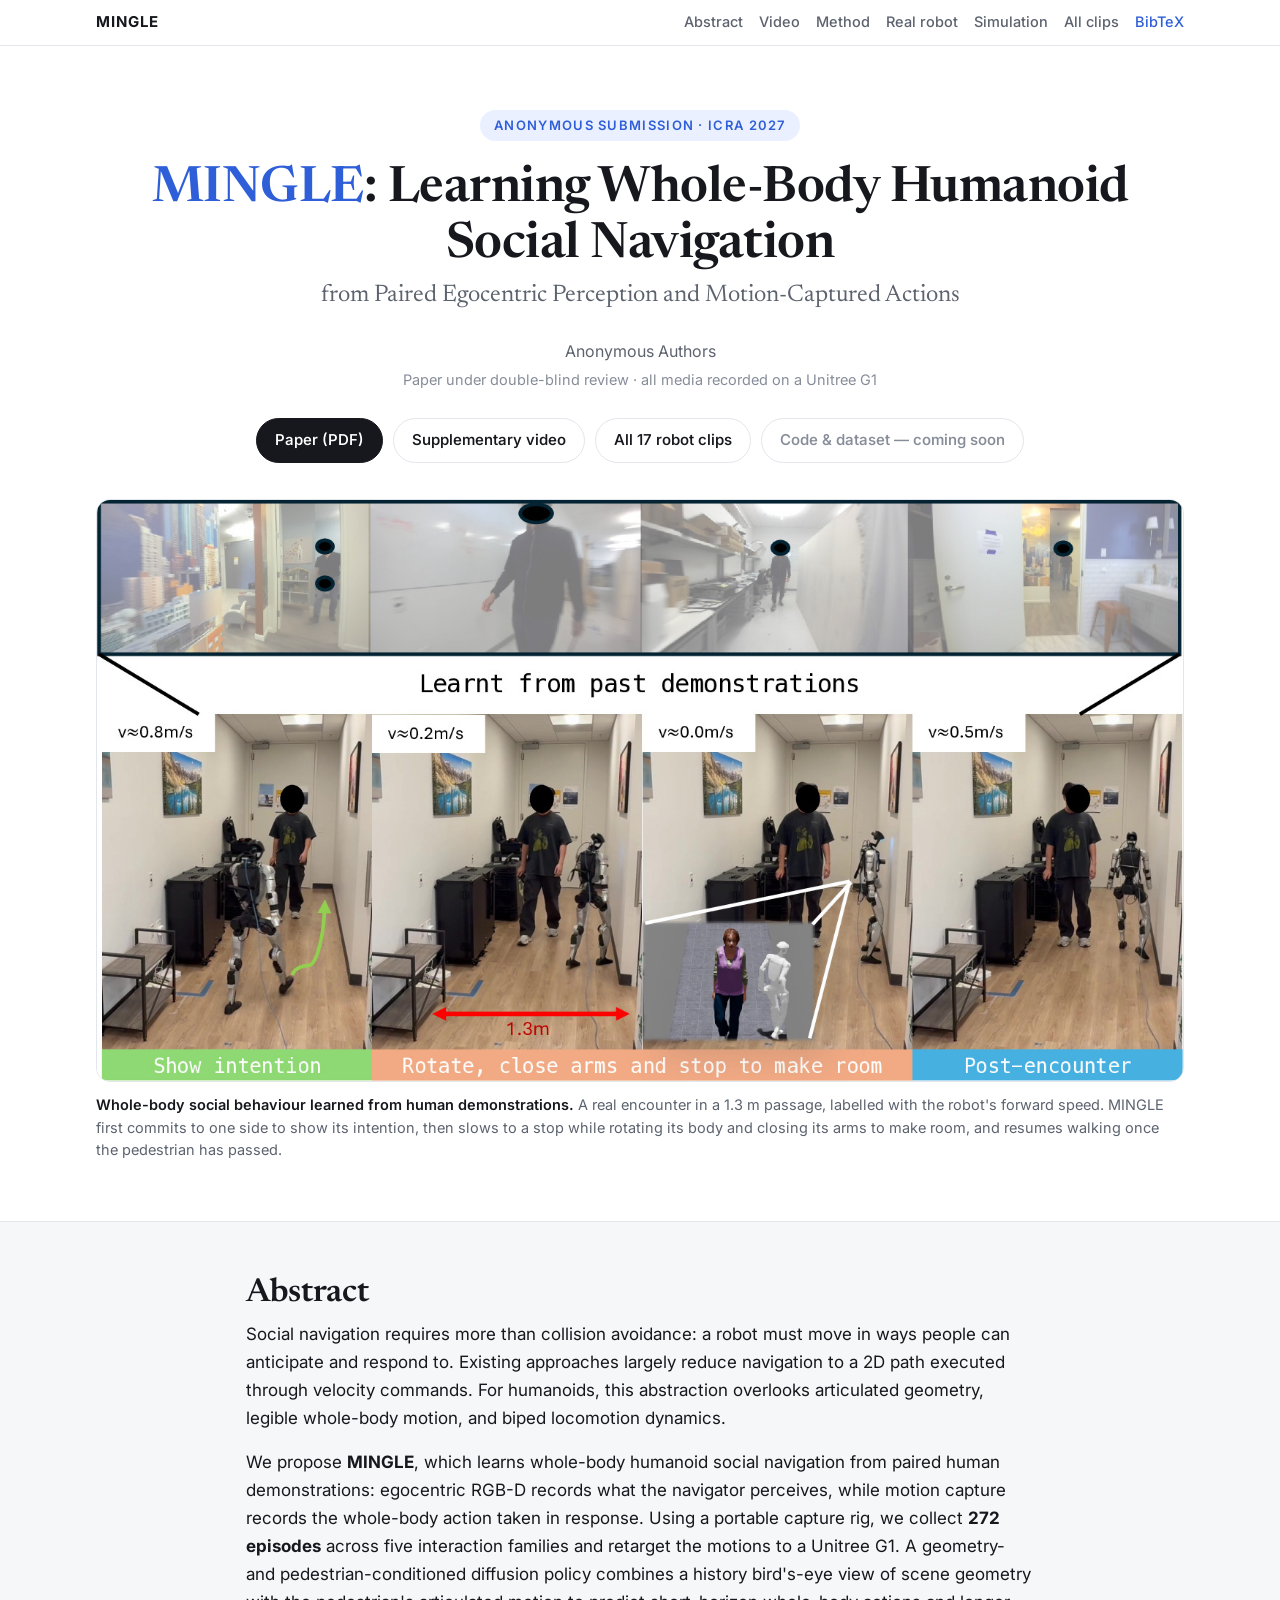
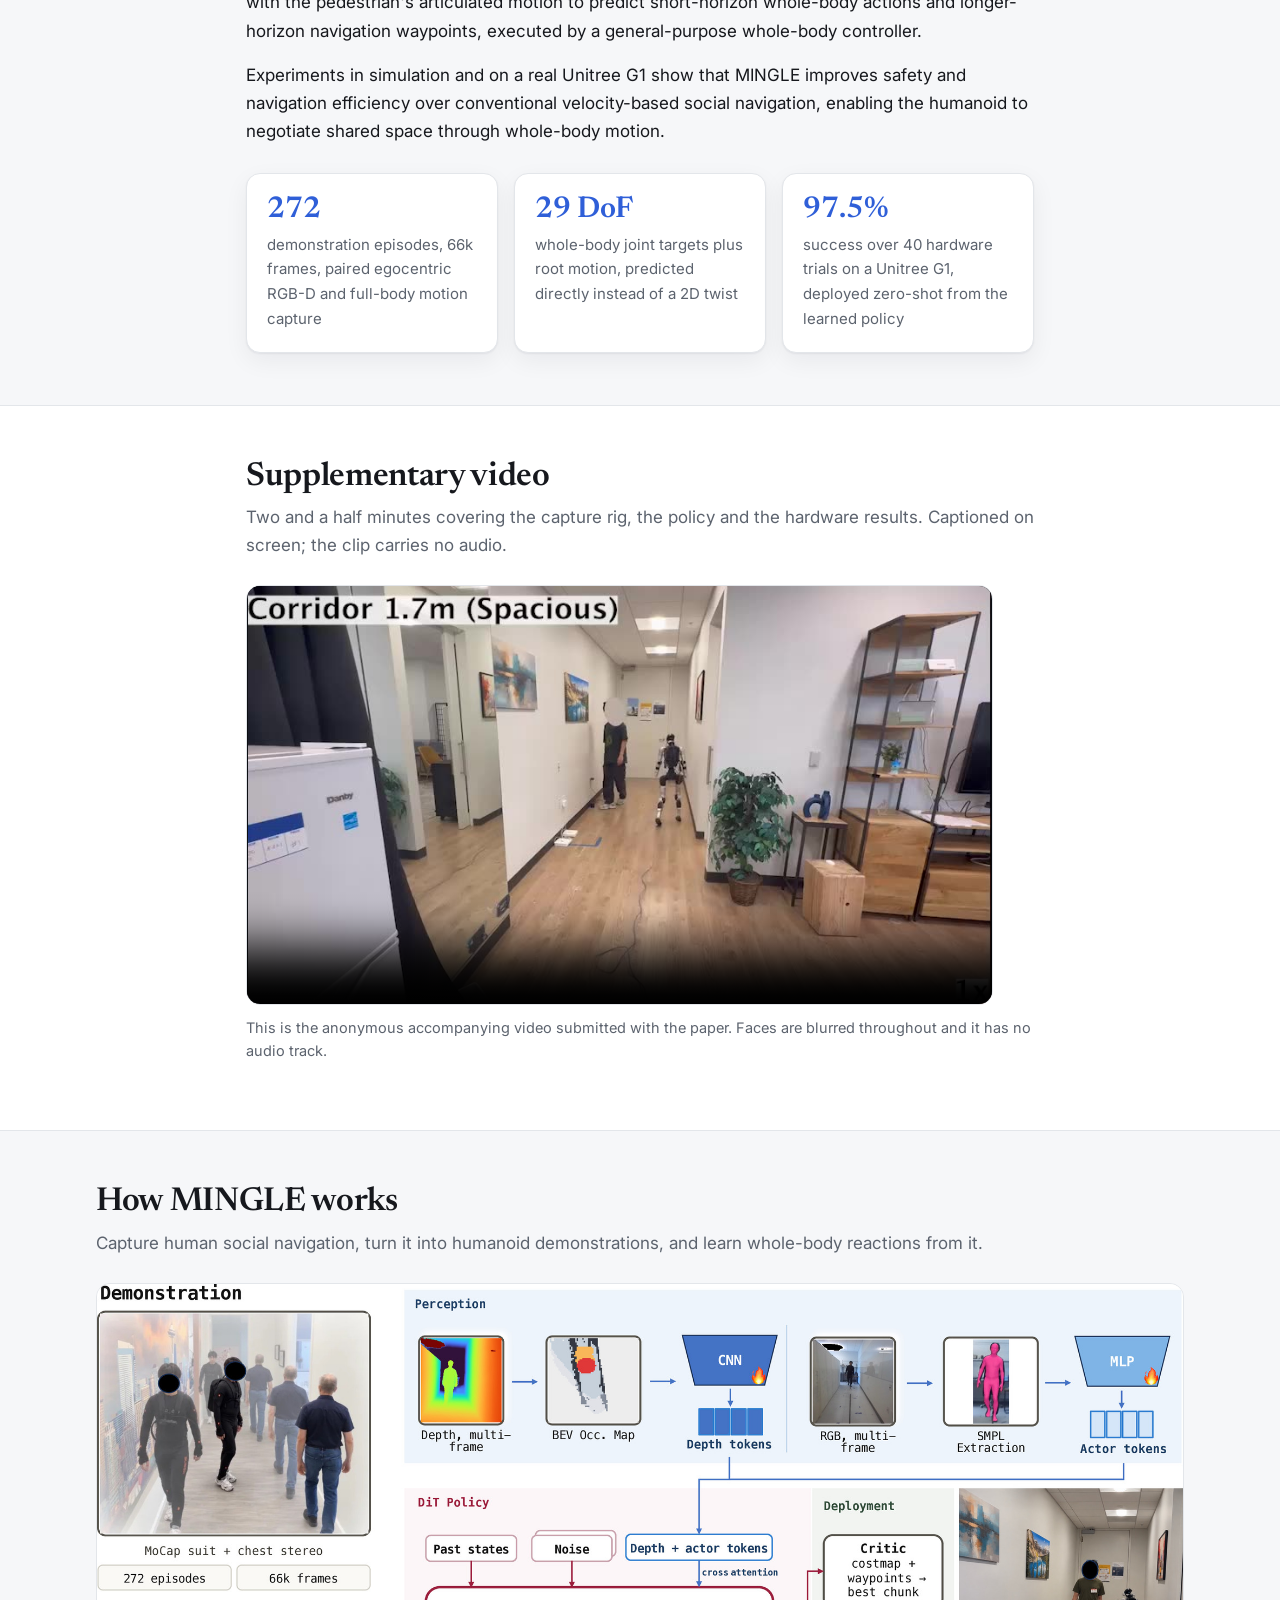
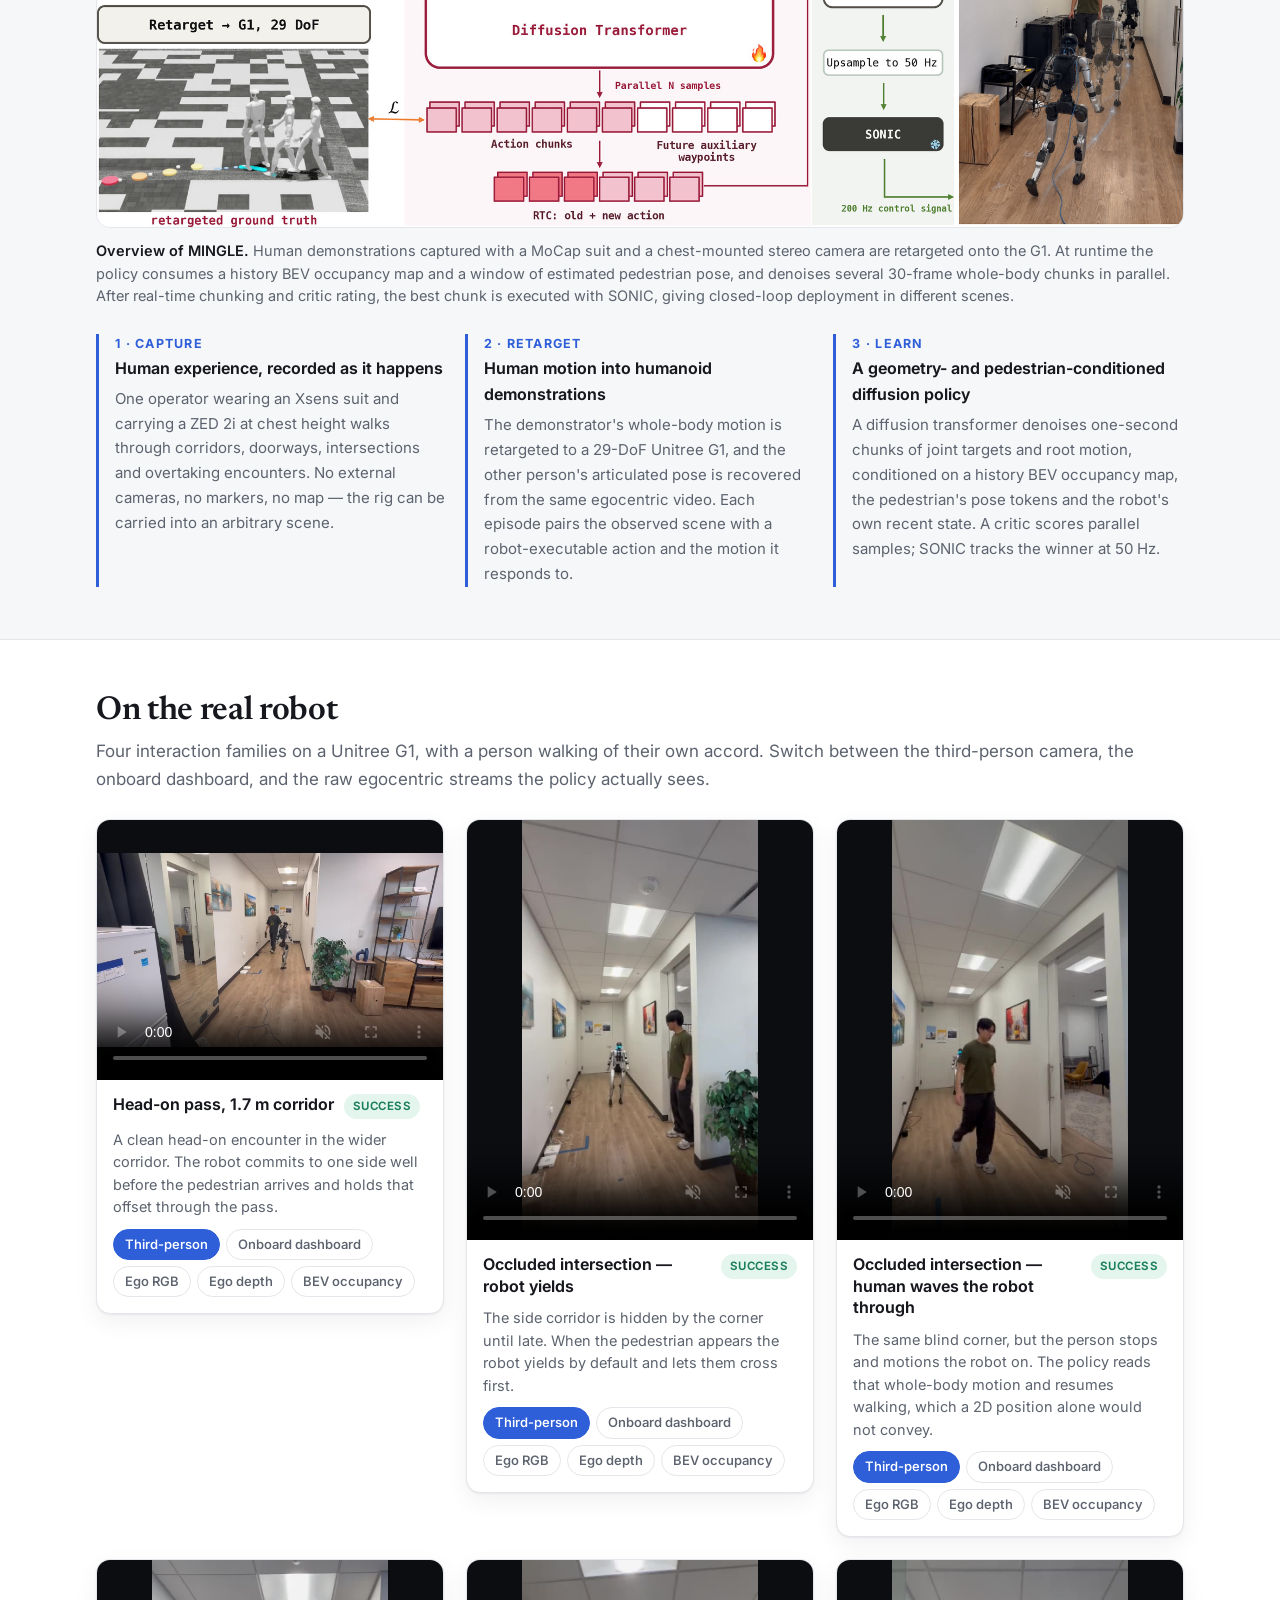
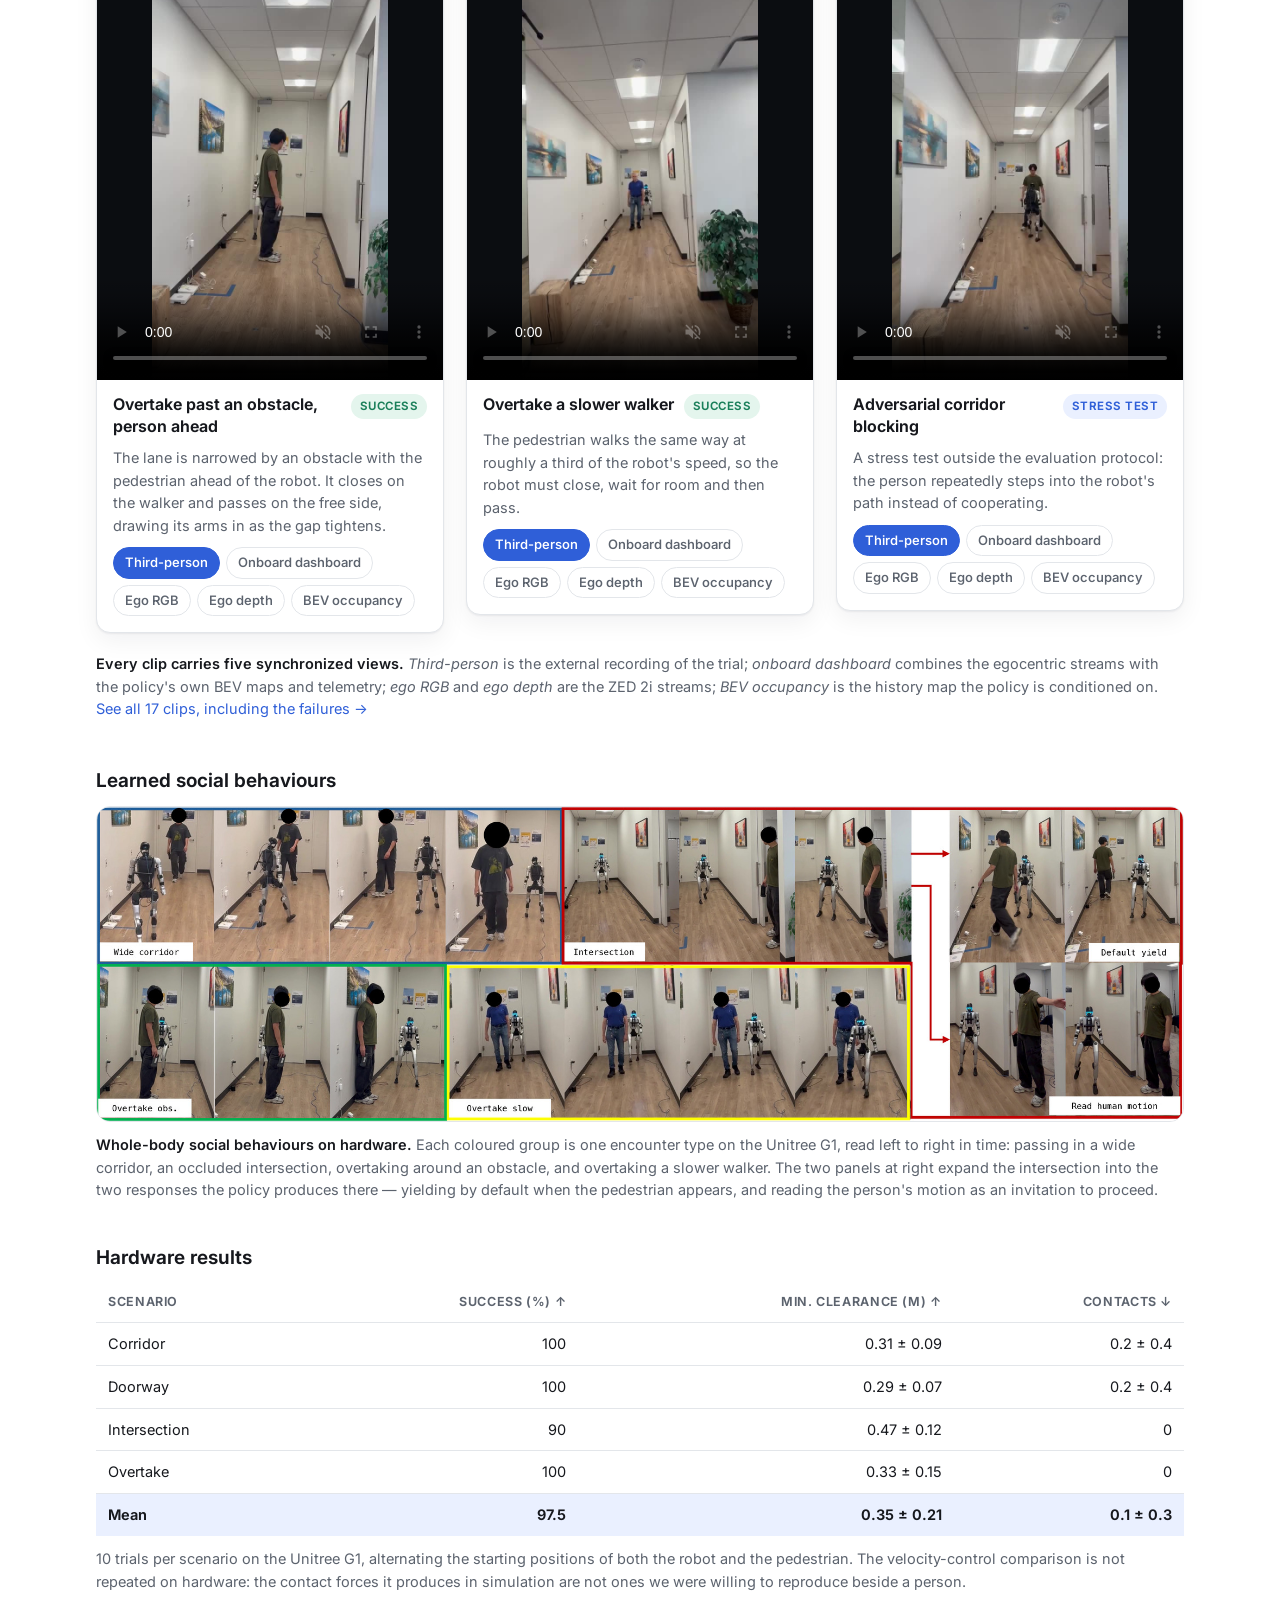
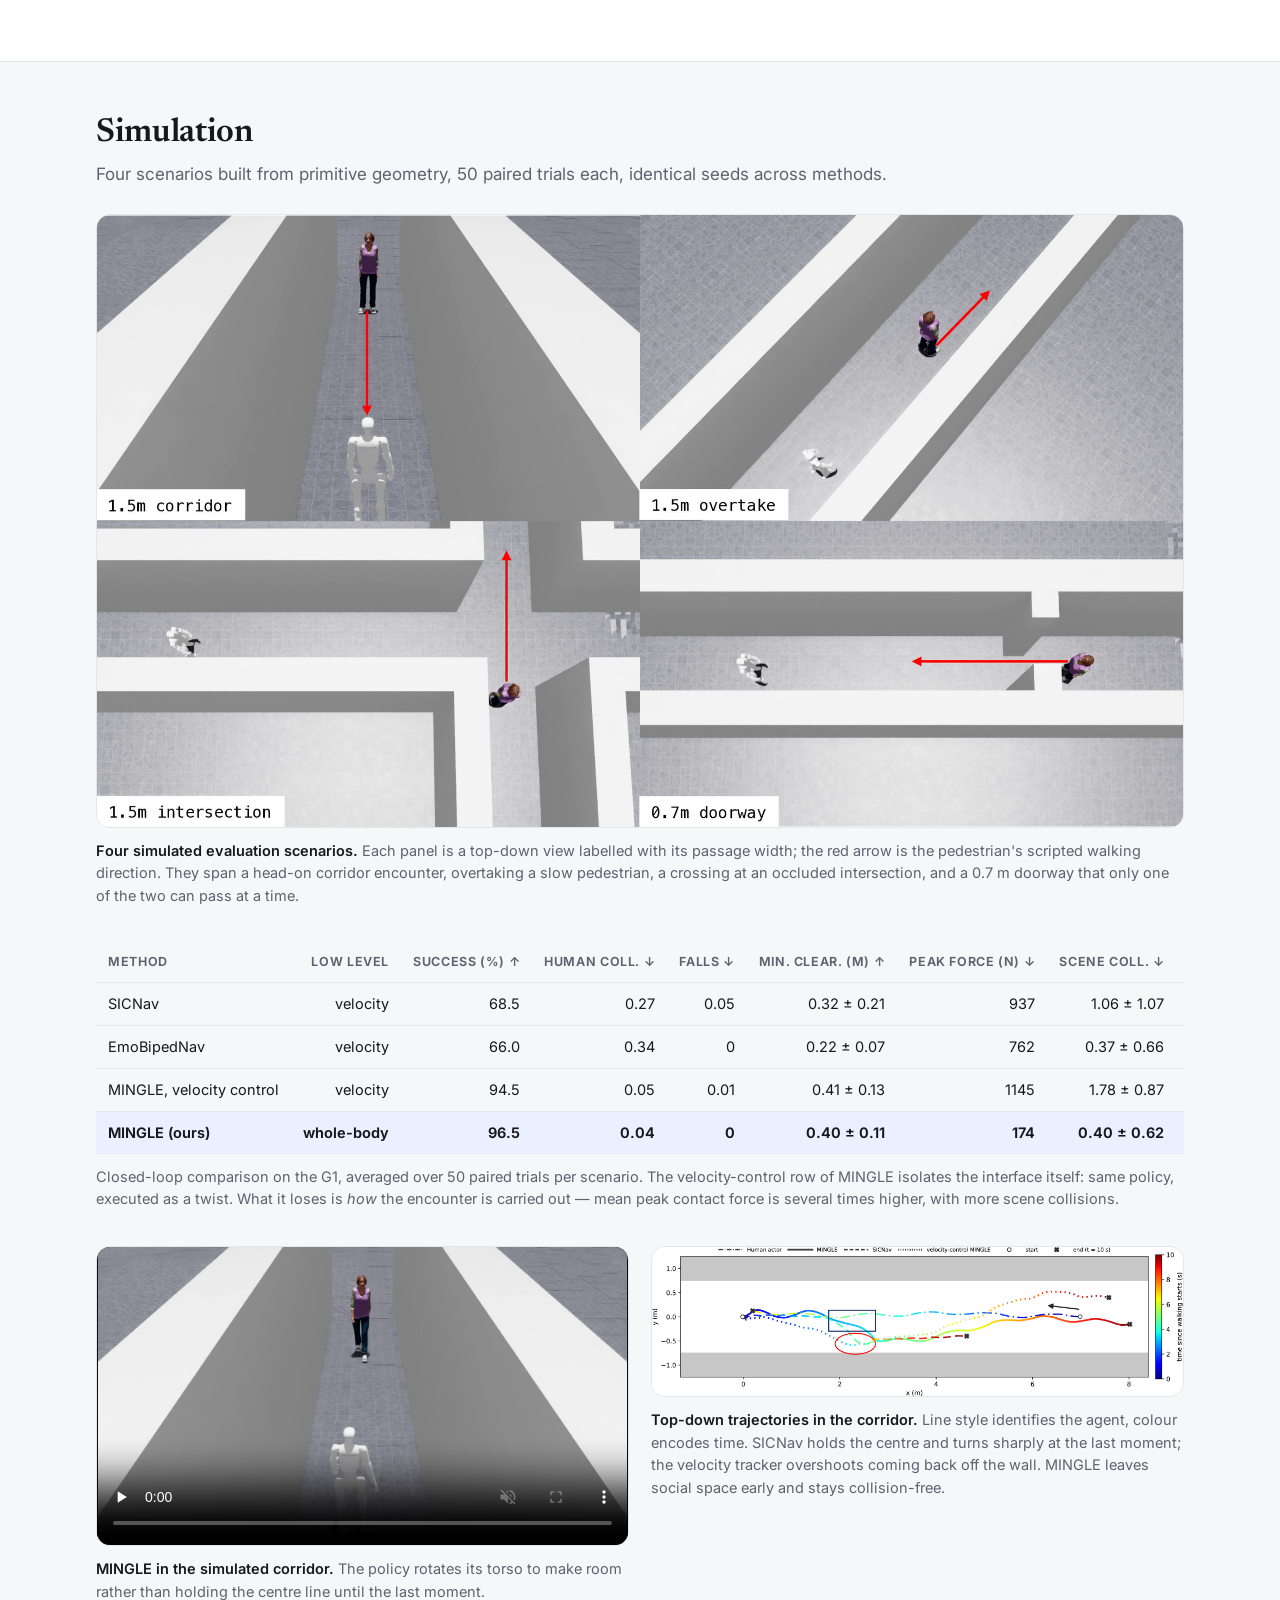
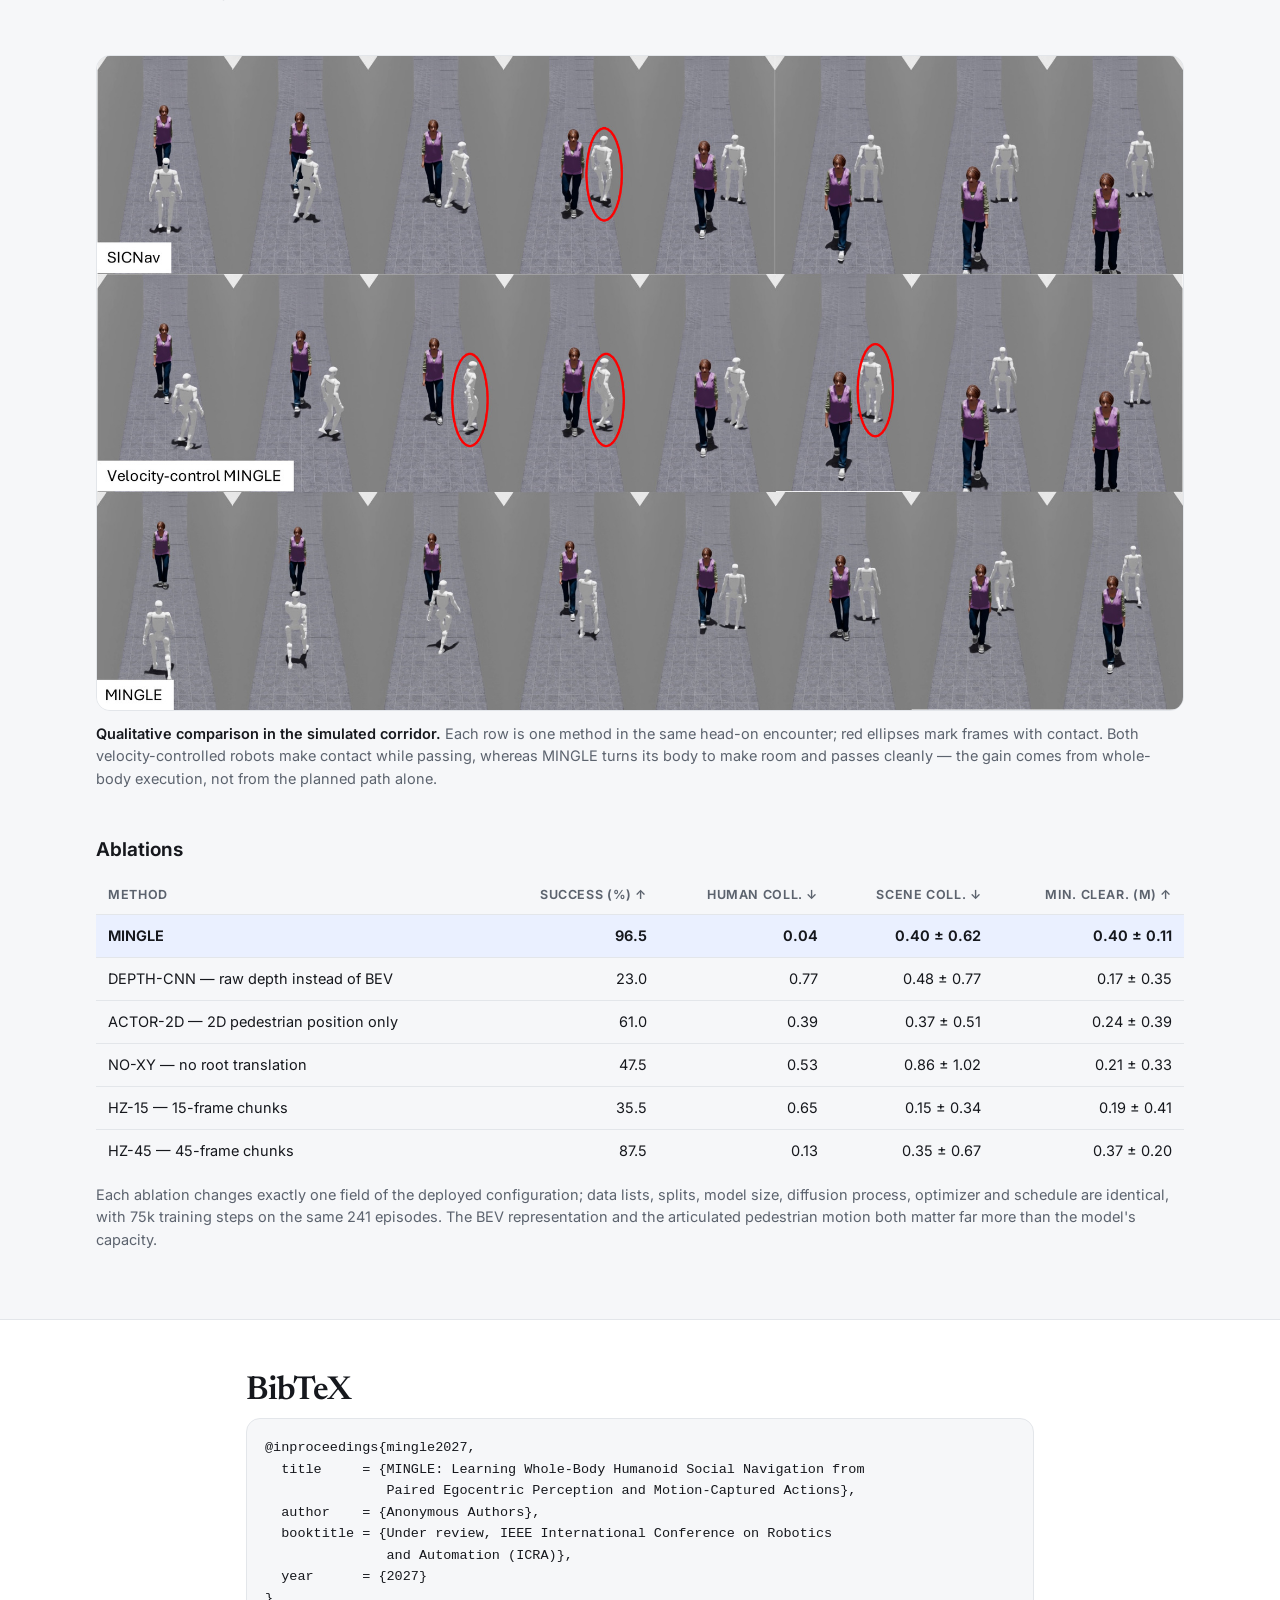
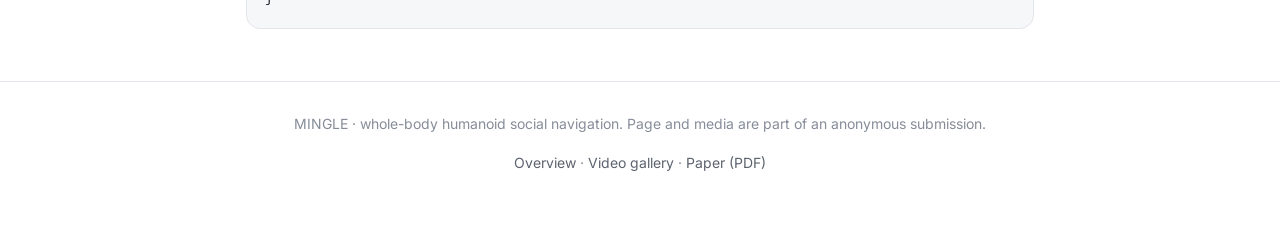
==== index.html @ 734b7053 "MINGLE project page: figures, 17 hardware clips, simulation results Static GitHub Pages site for min" ====
<!DOCTYPE html>
<html lang="en">
<head>
<meta charset="utf-8">
<meta name="viewport" content="width=device-width, initial-scale=1">
<title>MINGLE: Whole-Body Humanoid Social Navigation</title>
<meta name="description" content="MINGLE learns whole-body humanoid social navigation from paired egocentric perception and motion-captured human actions, deployed zero-shot on a Unitree G1.">
<meta property="og:title" content="MINGLE: Whole-Body Humanoid Social Navigation">
<meta property="og:description" content="MINGLE learns whole-body humanoid social navigation from paired egocentric perception and motion-captured human actions, deployed zero-shot on a Unitree G1.">
<meta property="og:type" content="website">
<meta property="og:image" content="https://mingle-nav2027.github.io/static/images/teaser.jpg">
<link rel="icon" href="data:image/svg+xml,<svg xmlns='http://www.w3.org/2000/svg' viewBox='0 0 100 100'><text y='.9em' font-size='90'>&#129302;</text></svg>">
<link rel="preconnect" href="https://fonts.googleapis.com">
<link rel="preconnect" href="https://fonts.gstatic.com" crossorigin>
<link href="https://fonts.googleapis.com/css2?family=Inter:wght@400;500;600;700&family=Newsreader:opsz,wght@6..72,400;6..72,500;6..72,600&display=swap" rel="stylesheet">
<link rel="stylesheet" href="static/css/style.css">
</head>
<body>
  <nav class="nav">
    <div class="nav-inner">
      <a class="nav-brand" href="index.html">MINGLE</a>
      <div class="nav-links">
        <a href="#abstract">Abstract</a>
        <a href="#video">Video</a>
        <a href="#method">Method</a>
        <a href="#hardware">Real robot</a>
        <a href="#simulation">Simulation</a>
        <a href="gallery.html">All clips</a>
        <a href="#bibtex">BibTeX</a>
      </div>
    </div>
  </nav>

  <header class="hero">
    <div class="wrap">
      <span class="venue">Anonymous submission &middot; ICRA 2027</span>
      <h1><span class="mark">MINGLE</span>: Learning Whole-Body Humanoid Social Navigation</h1>
      <p class="subtitle">from Paired Egocentric Perception and Motion-Captured Actions</p>
      <p class="authors">Anonymous Authors</p>
      <p class="affil">Paper under double-blind review &middot; all media recorded on a Unitree&nbsp;G1</p>
      <div class="btn-row">
        <a class="btn" href="static/paper/MINGLE_ICRA2027.pdf">Paper (PDF)</a>
        <a class="btn secondary" href="#video">Supplementary video</a>
        <a class="btn secondary" href="gallery.html">All 17 robot clips</a>
        <span class="btn disabled">Code &amp; dataset &mdash; coming soon</span>
      </div>
    </div>
  </header>

  <section id="teaser" style="border-top:none;padding-top:8px">
    <div class="wrap">
      <figure class="figure">
        <img src="static/images/teaser.jpg" alt="MINGLE passing a pedestrian in a 1.3 m corridor: the robot shows intention, rotates and closes its arms to make room, then resumes walking.">
        <figcaption><b>Whole-body social behaviour learned from human demonstrations.</b> A real encounter in a 1.3&nbsp;m passage, labelled with the robot's forward speed. MINGLE first commits to one side to show its intention, then slows to a stop while rotating its body and closing its arms to make room, and resumes walking once the pedestrian has passed.</figcaption>
      </figure>
    </div>
  </section>

  <section id="abstract" class="alt">
    <div class="wrap narrow">
      <h2>Abstract</h2>
      <p>Social navigation requires more than collision avoidance: a robot must move in ways people can anticipate and respond to. Existing approaches largely reduce navigation to a 2D path executed through velocity commands. For humanoids, this abstraction overlooks articulated geometry, legible whole-body motion, and biped locomotion dynamics.</p>
      <p>We propose <b>MINGLE</b>, which learns whole-body humanoid social navigation from paired human demonstrations: egocentric RGB-D records what the navigator perceives, while motion capture records the whole-body action taken in response. Using a portable capture rig, we collect <b>272 episodes</b> across five interaction families and retarget the motions to a Unitree&nbsp;G1. A geometry- and pedestrian-conditioned diffusion policy combines a history bird's-eye view of scene geometry with the pedestrian's articulated motion to predict short-horizon whole-body actions and longer-horizon navigation waypoints, executed by a general-purpose whole-body controller.</p>
      <p>Experiments in simulation and on a real Unitree&nbsp;G1 show that MINGLE improves safety and navigation efficiency over conventional velocity-based social navigation, enabling the humanoid to negotiate shared space through whole-body motion.</p>
      <div class="cards" style="margin-top:28px">
        <div class="card"><div class="num">272</div><p>demonstration episodes, 66k frames, paired egocentric RGB-D and full-body motion capture</p></div>
        <div class="card"><div class="num">29 DoF</div><p>whole-body joint targets plus root motion, predicted directly instead of a 2D twist</p></div>
        <div class="card"><div class="num">97.5%</div><p>success over 40 hardware trials on a Unitree G1, deployed zero-shot from the learned policy</p></div>
      </div>
    </div>
  </section>

  <section id="video">
    <div class="wrap narrow">
      <h2>Supplementary video</h2>
      <p class="lede">Two and a half minutes covering the capture rig, the policy and the hardware results. Captioned on screen; the clip carries no audio.</p>
      <div class="vstage" style="--ar:854/480;border-radius:var(--radius);overflow:hidden;border:1px solid var(--border)">
        <video controls playsinline preload="metadata" poster="static/videos/mingle_overview.jpg" src="static/videos/mingle_overview.mp4"></video>
      </div>
      <p class="caption">This is the anonymous accompanying video submitted with the paper. Faces are blurred throughout and it has no audio track.</p>
    </div>
  </section>

  <section id="method" class="alt">
    <div class="wrap">
      <h2>How MINGLE works</h2>
      <p class="lede">Capture human social navigation, turn it into humanoid demonstrations, and learn whole-body reactions from it.</p>
      <figure class="figure">
        <img src="static/images/method.jpg" alt="MINGLE overview: demonstrations captured with a MoCap suit and chest stereo camera are retargeted to the G1; at runtime a BEV occupancy branch and an SMPL actor branch condition a diffusion transformer that denoises whole-body action chunks, selected by a critic and executed through SONIC.">
        <figcaption><b>Overview of MINGLE.</b> Human demonstrations captured with a MoCap suit and a chest-mounted stereo camera are retargeted onto the G1. At runtime the policy consumes a history BEV occupancy map and a window of estimated pedestrian pose, and denoises several 30-frame whole-body chunks in parallel. After real-time chunking and critic rating, the best chunk is executed with SONIC, giving closed-loop deployment in different scenes.</figcaption>
      </figure>
      <div class="steps">
        <div class="step">
          <div class="k">1 &middot; Capture</div>
          <h4>Human experience, recorded as it happens</h4>
          <p>One operator wearing an Xsens suit and carrying a ZED&nbsp;2i at chest height walks through corridors, doorways, intersections and overtaking encounters. No external cameras, no markers, no map &mdash; the rig can be carried into an arbitrary scene.</p>
        </div>
        <div class="step">
          <div class="k">2 &middot; Retarget</div>
          <h4>Human motion into humanoid demonstrations</h4>
          <p>The demonstrator's whole-body motion is retargeted to a 29-DoF Unitree&nbsp;G1, and the other person's articulated pose is recovered from the same egocentric video. Each episode pairs the observed scene with a robot-executable action and the motion it responds to.</p>
        </div>
        <div class="step">
          <div class="k">3 &middot; Learn</div>
          <h4>A geometry- and pedestrian-conditioned diffusion policy</h4>
          <p>A diffusion transformer denoises one-second chunks of joint targets and root motion, conditioned on a history BEV occupancy map, the pedestrian's pose tokens and the robot's own recent state. A critic scores parallel samples; SONIC tracks the winner at 50&nbsp;Hz.</p>
        </div>
      </div>
    </div>
  </section>

  <section id="hardware">
    <div class="wrap">
      <h2>On the real robot</h2>
      <p class="lede">Four interaction families on a Unitree G1, with a person walking of their own accord. Switch between the third-person camera, the onboard dashboard, and the raw egocentric streams the policy actually sees.</p>
      <div class="video-grid">
      <article class="vcard" data-base="static/videos/corridor_successful_trial_17m_01" data-tags="corridor success">
        <div class="vstage">
          <video muted loop playsinline preload="none" controls poster="static/videos/corridor_successful_trial_17m_01/third.jpg"></video>
          <span class="loading">loading</span>
        </div>
        <div class="vbody">
          <div class="vhead">
            <h3 class="vtitle">Head-on pass, 1.7 m corridor</h3>
            <span class="tag success">Success</span>
          </div>
          <p class="vdesc">A clean head-on encounter in the wider corridor. The robot commits to one side well before the pedestrian arrives and holds that offset through the pass.</p>
          <div class="views" role="group" aria-label="Camera view">
            <button type="button" data-view="third" aria-pressed="true">Third-person</button>
            <button type="button" data-view="dashboard" aria-pressed="false">Onboard dashboard</button>
            <button type="button" data-view="fpv_rgb" aria-pressed="false">Ego RGB</button>
            <button type="button" data-view="fpv_depth" aria-pressed="false">Ego depth</button>
            <button type="button" data-view="bev" aria-pressed="false">BEV occupancy</button>
          </div>
        </div>
      </article>
      <article class="vcard" data-base="static/videos/intersection_robot_yield" data-tags="intersection success">
        <div class="vstage">
          <video muted loop playsinline preload="none" controls poster="static/videos/intersection_robot_yield/third.jpg"></video>
          <span class="loading">loading</span>
        </div>
        <div class="vbody">
          <div class="vhead">
            <h3 class="vtitle">Occluded intersection — robot yields</h3>
            <span class="tag success">Success</span>
          </div>
          <p class="vdesc">The side corridor is hidden by the corner until late. When the pedestrian appears the robot yields by default and lets them cross first.</p>
          <div class="views" role="group" aria-label="Camera view">
            <button type="button" data-view="third" aria-pressed="true">Third-person</button>
            <button type="button" data-view="dashboard" aria-pressed="false">Onboard dashboard</button>
            <button type="button" data-view="fpv_rgb" aria-pressed="false">Ego RGB</button>
            <button type="button" data-view="fpv_depth" aria-pressed="false">Ego depth</button>
            <button type="button" data-view="bev" aria-pressed="false">BEV occupancy</button>
          </div>
        </div>
      </article>
      <article class="vcard" data-base="static/videos/intersection_human_yield" data-tags="intersection success">
        <div class="vstage">
          <video muted loop playsinline preload="none" controls poster="static/videos/intersection_human_yield/third.jpg"></video>
          <span class="loading">loading</span>
        </div>
        <div class="vbody">
          <div class="vhead">
            <h3 class="vtitle">Occluded intersection — human waves the robot through</h3>
            <span class="tag success">Success</span>
          </div>
          <p class="vdesc">The same blind corner, but the person stops and motions the robot on. The policy reads that whole-body motion and resumes walking, which a 2D position alone would not convey.</p>
          <div class="views" role="group" aria-label="Camera view">
            <button type="button" data-view="third" aria-pressed="true">Third-person</button>
            <button type="button" data-view="dashboard" aria-pressed="false">Onboard dashboard</button>
            <button type="button" data-view="fpv_rgb" aria-pressed="false">Ego RGB</button>
            <button type="button" data-view="fpv_depth" aria-pressed="false">Ego depth</button>
            <button type="button" data-view="bev" aria-pressed="false">BEV occupancy</button>
          </div>
        </div>
      </article>
      <article class="vcard" data-base="static/videos/overtake_obstacle_human_front" data-tags="overtake_obs success">
        <div class="vstage">
          <video muted loop playsinline preload="none" controls poster="static/videos/overtake_obstacle_human_front/third.jpg"></video>
          <span class="loading">loading</span>
        </div>
        <div class="vbody">
          <div class="vhead">
            <h3 class="vtitle">Overtake past an obstacle, person ahead</h3>
            <span class="tag success">Success</span>
          </div>
          <p class="vdesc">The lane is narrowed by an obstacle with the pedestrian ahead of the robot. It closes on the walker and passes on the free side, drawing its arms in as the gap tightens.</p>
          <div class="views" role="group" aria-label="Camera view">
            <button type="button" data-view="third" aria-pressed="true">Third-person</button>
            <button type="button" data-view="dashboard" aria-pressed="false">Onboard dashboard</button>
            <button type="button" data-view="fpv_rgb" aria-pressed="false">Ego RGB</button>
            <button type="button" data-view="fpv_depth" aria-pressed="false">Ego depth</button>
            <button type="button" data-view="bev" aria-pressed="false">BEV occupancy</button>
          </div>
        </div>
      </article>
      <article class="vcard" data-base="static/videos/overtake_slow_stop_first" data-tags="overtake_slow success">
        <div class="vstage">
          <video muted loop playsinline preload="none" controls poster="static/videos/overtake_slow_stop_first/third.jpg"></video>
          <span class="loading">loading</span>
        </div>
        <div class="vbody">
          <div class="vhead">
            <h3 class="vtitle">Overtake a slower walker</h3>
            <span class="tag success">Success</span>
          </div>
          <p class="vdesc">The pedestrian walks the same way at roughly a third of the robot&#x27;s speed, so the robot must close, wait for room and then pass.</p>
          <div class="views" role="group" aria-label="Camera view">
            <button type="button" data-view="third" aria-pressed="true">Third-person</button>
            <button type="button" data-view="dashboard" aria-pressed="false">Onboard dashboard</button>
            <button type="button" data-view="fpv_rgb" aria-pressed="false">Ego RGB</button>
            <button type="button" data-view="fpv_depth" aria-pressed="false">Ego depth</button>
            <button type="button" data-view="bev" aria-pressed="false">BEV occupancy</button>
          </div>
        </div>
      </article>
      <article class="vcard" data-base="static/videos/adversarial_corridor_blocking" data-tags="adversarial stress">
        <div class="vstage">
          <video muted loop playsinline preload="none" controls poster="static/videos/adversarial_corridor_blocking/third.jpg"></video>
          <span class="loading">loading</span>
        </div>
        <div class="vbody">
          <div class="vhead">
            <h3 class="vtitle">Adversarial corridor blocking</h3>
            <span class="tag stress">Stress test</span>
          </div>
          <p class="vdesc">A stress test outside the evaluation protocol: the person repeatedly steps into the robot&#x27;s path instead of cooperating.</p>
          <div class="views" role="group" aria-label="Camera view">
            <button type="button" data-view="third" aria-pressed="true">Third-person</button>
            <button type="button" data-view="dashboard" aria-pressed="false">Onboard dashboard</button>
            <button type="button" data-view="fpv_rgb" aria-pressed="false">Ego RGB</button>
            <button type="button" data-view="fpv_depth" aria-pressed="false">Ego depth</button>
            <button type="button" data-view="bev" aria-pressed="false">BEV occupancy</button>
          </div>
        </div>
      </article>
      </div>
      <p class="caption" style="margin-top:20px"><b>Every clip carries five synchronized views.</b> <i>Third-person</i> is the external recording of the trial; <i>onboard dashboard</i> combines the egocentric streams with the policy's own BEV maps and telemetry; <i>ego RGB</i> and <i>ego depth</i> are the ZED 2i streams; <i>BEV occupancy</i> is the history map the policy is conditioned on. <a href="gallery.html">See all 17 clips, including the failures &rarr;</a></p>

      <h3 style="margin-top:44px">Learned social behaviours</h3>
      <figure class="figure">
        <img src="static/images/hardware_rollout.jpg" alt="Hardware rollouts: passing in a wide corridor, an occluded intersection, overtaking around an obstacle, and overtaking a slower walker, plus the two intersection responses.">
        <figcaption><b>Whole-body social behaviours on hardware.</b> Each coloured group is one encounter type on the Unitree G1, read left to right in time: passing in a wide corridor, an occluded intersection, overtaking around an obstacle, and overtaking a slower walker. The two panels at right expand the intersection into the two responses the policy produces there &mdash; yielding by default when the pedestrian appears, and reading the person's motion as an invitation to proceed.</figcaption>
      </figure>

      <h3 style="margin-top:40px">Hardware results</h3>
      <div class="table-scroll">
        <table>
          <thead><tr><th>Scenario</th><th>Success (%) &uarr;</th><th>Min. clearance (m) &uarr;</th><th>Contacts &darr;</th></tr></thead>
          <tbody>
            <tr><td>Corridor</td><td>100</td><td>0.31 &plusmn; 0.09</td><td>0.2 &plusmn; 0.4</td></tr>
            <tr><td>Doorway</td><td>100</td><td>0.29 &plusmn; 0.07</td><td>0.2 &plusmn; 0.4</td></tr>
            <tr><td>Intersection</td><td>90</td><td>0.47 &plusmn; 0.12</td><td>0</td></tr>
            <tr><td>Overtake</td><td>100</td><td>0.33 &plusmn; 0.15</td><td>0</td></tr>
            <tr class="ours"><td>Mean</td><td>97.5</td><td>0.35 &plusmn; 0.21</td><td>0.1 &plusmn; 0.3</td></tr>
          </tbody>
        </table>
      </div>
      <p class="caption">10 trials per scenario on the Unitree G1, alternating the starting positions of both the robot and the pedestrian. The velocity-control comparison is not repeated on hardware: the contact forces it produces in simulation are not ones we were willing to reproduce beside a person.</p>
    </div>
  </section>

  <section id="simulation" class="alt">
    <div class="wrap">
      <h2>Simulation</h2>
      <p class="lede">Four scenarios built from primitive geometry, 50 paired trials each, identical seeds across methods.</p>
      <figure class="figure">
        <img src="static/images/scenarios.jpg" alt="Four simulated evaluation scenarios shown top-down: a 1.5 m corridor, a 1.5 m overtake, a 0.7 m doorway and a 1.5 m intersection.">
        <figcaption><b>Four simulated evaluation scenarios.</b> Each panel is a top-down view labelled with its passage width; the red arrow is the pedestrian's scripted walking direction. They span a head-on corridor encounter, overtaking a slow pedestrian, a crossing at an occluded intersection, and a 0.7&nbsp;m doorway that only one of the two can pass at a time.</figcaption>
      </figure>

      <div class="table-scroll" style="margin-top:36px">
        <table>
          <thead><tr><th>Method</th><th>Low level</th><th>Success (%) &uarr;</th><th>Human coll. &darr;</th><th>Falls &darr;</th><th>Min. clear. (m) &uarr;</th><th>Peak force (N) &darr;</th><th>Scene coll. &darr;</th><th>Distance (m) &uarr;</th></tr></thead>
          <tbody>
            <tr><td>SICNav</td><td>velocity</td><td>68.5</td><td>0.27</td><td>0.05</td><td>0.32 &plusmn; 0.21</td><td>937</td><td>1.06 &plusmn; 1.07</td><td>5.85 &plusmn; 1.38</td></tr>
            <tr><td>EmoBipedNav</td><td>velocity</td><td>66.0</td><td>0.34</td><td>0</td><td>0.22 &plusmn; 0.07</td><td>762</td><td>0.37 &plusmn; 0.66</td><td>3.42 &plusmn; 0.71</td></tr>
            <tr><td>MINGLE, velocity control</td><td>velocity</td><td>94.5</td><td>0.05</td><td>0.01</td><td>0.41 &plusmn; 0.13</td><td>1145</td><td>1.78 &plusmn; 0.87</td><td>6.29 &plusmn; 1.95</td></tr>
            <tr class="ours"><td>MINGLE (ours)</td><td>whole-body</td><td>96.5</td><td>0.04</td><td>0</td><td>0.40 &plusmn; 0.11</td><td>174</td><td>0.40 &plusmn; 0.62</td><td>7.19 &plusmn; 1.62</td></tr>
          </tbody>
        </table>
      </div>
      <p class="caption">Closed-loop comparison on the G1, averaged over 50 paired trials per scenario. The velocity-control row of MINGLE isolates the interface itself: same policy, executed as a twist. What it loses is <i>how</i> the encounter is carried out &mdash; mean peak contact force is several times higher, with more scene collisions.</p>

      <div class="video-grid two" style="margin-top:36px">
        <div>
          <div class="vstage" style="--ar:16/9;border-radius:var(--radius);overflow:hidden;border:1px solid var(--border)">
            <video controls muted loop playsinline preload="none" poster="static/videos/sim/sim_corridor_ours.jpg" src="static/videos/sim/sim_corridor_ours.mp4"></video>
          </div>
          <p class="caption"><b>MINGLE in the simulated corridor.</b> The policy rotates its torso to make room rather than holding the centre line until the last moment.</p>
        </div>
        <div>
          <figure class="figure">
            <img src="static/images/corridor_clearance.jpg" alt="Top-down trajectories in the corridor encounter, coloured by time.">
            <figcaption><b>Top-down trajectories in the corridor.</b> Line style identifies the agent, colour encodes time. SICNav holds the centre and turns sharply at the last moment; the velocity tracker overshoots coming back off the wall. MINGLE leaves social space early and stays collision-free.</figcaption>
          </figure>
        </div>
      </div>

      <figure class="figure" style="margin-top:36px">
        <img src="static/images/sim_comparison.jpg" alt="Qualitative comparison in the simulated corridor encounter, one method per row, with red ellipses marking collisions.">
        <figcaption><b>Qualitative comparison in the simulated corridor.</b> Each row is one method in the same head-on encounter; red ellipses mark frames with contact. Both velocity-controlled robots make contact while passing, whereas MINGLE turns its body to make room and passes cleanly &mdash; the gain comes from whole-body execution, not from the planned path alone.</figcaption>
      </figure>

      <h3 style="margin-top:44px">Ablations</h3>
      <div class="table-scroll">
        <table>
          <thead><tr><th>Method</th><th>Success (%) &uarr;</th><th>Human coll. &darr;</th><th>Scene coll. &darr;</th><th>Min. clear. (m) &uarr;</th></tr></thead>
          <tbody>
            <tr class="ours"><td>MINGLE</td><td>96.5</td><td>0.04</td><td>0.40 &plusmn; 0.62</td><td>0.40 &plusmn; 0.11</td></tr>
            <tr><td>DEPTH-CNN &mdash; raw depth instead of BEV</td><td>23.0</td><td>0.77</td><td>0.48 &plusmn; 0.77</td><td>0.17 &plusmn; 0.35</td></tr>
            <tr><td>ACTOR-2D &mdash; 2D pedestrian position only</td><td>61.0</td><td>0.39</td><td>0.37 &plusmn; 0.51</td><td>0.24 &plusmn; 0.39</td></tr>
            <tr><td>NO-XY &mdash; no root translation</td><td>47.5</td><td>0.53</td><td>0.86 &plusmn; 1.02</td><td>0.21 &plusmn; 0.33</td></tr>
            <tr><td>HZ-15 &mdash; 15-frame chunks</td><td>35.5</td><td>0.65</td><td>0.15 &plusmn; 0.34</td><td>0.19 &plusmn; 0.41</td></tr>
            <tr><td>HZ-45 &mdash; 45-frame chunks</td><td>87.5</td><td>0.13</td><td>0.35 &plusmn; 0.67</td><td>0.37 &plusmn; 0.20</td></tr>
          </tbody>
        </table>
      </div>
      <p class="caption">Each ablation changes exactly one field of the deployed configuration; data lists, splits, model size, diffusion process, optimizer and schedule are identical, with 75k training steps on the same 241 episodes. The BEV representation and the articulated pedestrian motion both matter far more than the model's capacity.</p>
    </div>
  </section>

  <section id="bibtex">
    <div class="wrap narrow">
      <h2>BibTeX</h2>
      <pre>@inproceedings{mingle2027,
  title     = {MINGLE: Learning Whole-Body Humanoid Social Navigation from
               Paired Egocentric Perception and Motion-Captured Actions},
  author    = {Anonymous Authors},
  booktitle = {Under review, IEEE International Conference on Robotics
               and Automation (ICRA)},
  year      = {2027}
}</pre>
    </div>
  </section>

  <footer>
    <div class="wrap">
      <p>MINGLE &middot; whole-body humanoid social navigation. Page and media are part of an anonymous submission.</p>
      <p><a href="index.html">Overview</a> &middot; <a href="gallery.html">Video gallery</a> &middot; <a href="static/paper/MINGLE_ICRA2027.pdf">Paper (PDF)</a></p>
    </div>
  </footer>
  <script src="static/js/main.js"></script>
</body>
</html>
---- static/css/style.css ----
/* MINGLE project page */

:root {
  --bg: #ffffff;
  --bg-alt: #f6f7f9;
  --bg-card: #ffffff;
  --fg: #16181d;
  --fg-muted: #5c636e;
  --fg-faint: #868d99;
  --border: #e3e6ea;
  --accent: #2f5fd8;
  --accent-soft: #eaf0ff;
  --good: #1a7f5a;
  --good-soft: #e4f5ed;
  --warn: #9a6b00;
  --warn-soft: #fdf3dd;
  --bad: #b23b3b;
  --bad-soft: #fceceb;
  --shadow: 0 1px 2px rgba(16, 20, 28, .06), 0 8px 24px rgba(16, 20, 28, .06);
  --radius: 14px;
  --maxw: 1120px;
  --sans: "Inter", -apple-system, BlinkMacSystemFont, "Segoe UI", Helvetica, Arial, sans-serif;
  --serif: "Newsreader", Georgia, "Times New Roman", serif;
  --mono: ui-monospace, SFMono-Regular, "SF Mono", Menlo, Consolas, monospace;
}

@media (prefers-color-scheme: dark) {
  :root:not([data-theme="light"]) {
    --bg: #0f1116;
    --bg-alt: #14171e;
    --bg-card: #171b23;
    --fg: #e9ecf1;
    --fg-muted: #a5adba;
    --fg-faint: #7e8694;
    --border: #262c36;
    --accent: #7ea2ff;
    --accent-soft: #1b2436;
    --good: #5ed3a3;
    --good-soft: #14291f;
    --warn: #e8bd63;
    --warn-soft: #2c2415;
    --bad: #f08d86;
    --bad-soft: #2e1a19;
    --shadow: 0 1px 2px rgba(0, 0, 0, .4), 0 8px 24px rgba(0, 0, 0, .3);
  }
}

* { box-sizing: border-box; }

html { scroll-behavior: smooth; scroll-padding-top: 76px; }

body {
  margin: 0;
  background: var(--bg);
  color: var(--fg);
  font-family: var(--sans);
  font-size: 17px;
  line-height: 1.65;
  -webkit-font-smoothing: antialiased;
}

img, video { max-width: 100%; display: block; }

a { color: var(--accent); text-decoration: none; }
a:hover { text-decoration: underline; }

.wrap { max-width: var(--maxw); margin: 0 auto; padding: 0 16px; }
.narrow { max-width: 820px; margin-left: auto; margin-right: auto; }

/* ---------- nav ---------- */
.nav {
  position: sticky; top: 0; z-index: 50;
  backdrop-filter: saturate(180%) blur(12px);
  -webkit-backdrop-filter: saturate(180%) blur(12px);
  background: color-mix(in srgb, var(--bg) 86%, transparent);
  border-bottom: 1px solid var(--border);
}
.nav-inner {
  max-width: var(--maxw); margin: 0 auto; padding: 10px 16px;
  display: flex; align-items: center; gap: 18px;
}
.nav-brand { font-weight: 700; letter-spacing: .06em; font-size: 15px; color: var(--fg); }
.nav-brand:hover { text-decoration: none; }
.nav-links { display: flex; gap: 16px; flex-wrap: wrap; margin-left: auto; }
.nav-links a { color: var(--fg-muted); font-size: 14.5px; font-weight: 500; }
.nav-links a:hover, .nav-links a.active { color: var(--accent); text-decoration: none; }

/* ---------- hero ---------- */
.hero { padding: 64px 0 28px; text-align: center; }
.hero .venue {
  display: inline-block; font-size: 13px; font-weight: 600; letter-spacing: .1em;
  text-transform: uppercase; color: var(--accent);
  background: var(--accent-soft); border-radius: 999px; padding: 5px 14px; margin-bottom: 20px;
}
.hero h1 {
  font-family: var(--serif); font-weight: 600;
  font-size: clamp(30px, 5vw, 50px); line-height: 1.12;
  margin: 0 0 6px; letter-spacing: -.01em;
}
.hero h1 .mark { color: var(--accent); }
.hero .subtitle {
  font-family: var(--serif); font-size: clamp(18px, 2.4vw, 24px);
  color: var(--fg-muted); margin: 0 auto 26px; max-width: 760px; line-height: 1.35;
}
.authors { color: var(--fg-muted); font-size: 16px; margin-bottom: 4px; }
.affil { color: var(--fg-faint); font-size: 14.5px; margin-bottom: 26px; }

.btn-row { display: flex; gap: 10px; justify-content: center; flex-wrap: wrap; }
.btn {
  display: inline-flex; align-items: center; gap: 8px;
  background: var(--fg); color: var(--bg);
  border: 1px solid var(--fg);
  padding: 9px 18px; border-radius: 999px;
  font-size: 15px; font-weight: 550;
}
.btn:hover { text-decoration: none; opacity: .88; }
.btn.secondary { background: transparent; color: var(--fg); border-color: var(--border); }
.btn.secondary:hover { border-color: var(--fg-muted); opacity: 1; }
.btn.disabled { background: transparent; color: var(--fg-faint); border-color: var(--border); pointer-events: none; }

/* ---------- sections ---------- */
section { padding: 52px 0; border-top: 1px solid var(--border); }
section:first-of-type { border-top: none; }
section.alt { background: var(--bg-alt); }

h2 {
  font-family: var(--serif); font-weight: 600;
  font-size: clamp(24px, 3.2vw, 33px); line-height: 1.2;
  margin: 0 0 6px; letter-spacing: -.01em;
}
h2 + .lede { color: var(--fg-muted); margin: 0 0 26px; font-size: 17px; }
h3 { font-size: 19px; font-weight: 650; margin: 32px 0 10px; }
h4 { font-size: 16px; font-weight: 650; margin: 0 0 6px; }
p { margin: 0 0 16px; }
.muted { color: var(--fg-muted); }

.figure { margin: 0 0 8px; }
.figure img { width: 100%; border-radius: var(--radius); border: 1px solid var(--border); background: #fff; }
figcaption, .caption {
  font-size: 14.5px; color: var(--fg-muted); line-height: 1.55;
  margin-top: 12px; text-align: left;
}
.caption b, figcaption b { color: var(--fg); font-weight: 600; }

/* ---------- highlight cards ---------- */
.cards { display: grid; grid-template-columns: repeat(auto-fit, minmax(240px, 1fr)); gap: 16px; }
.card {
  background: var(--bg-card); border: 1px solid var(--border);
  border-radius: var(--radius); padding: 20px; box-shadow: var(--shadow);
}
.card .num { font-family: var(--serif); font-size: 30px; font-weight: 600; color: var(--accent); line-height: 1.1; }
.card p { margin: 6px 0 0; font-size: 15px; color: var(--fg-muted); }

/* ---------- steps ---------- */
.steps { display: grid; grid-template-columns: repeat(auto-fit, minmax(260px, 1fr)); gap: 18px; margin-top: 26px; }
.step { border-left: 3px solid var(--accent); padding-left: 16px; }
.step .k { font-size: 12.5px; font-weight: 700; letter-spacing: .1em; text-transform: uppercase; color: var(--accent); }
.step p { font-size: 15px; color: var(--fg-muted); margin: 6px 0 0; }

/* ---------- video cards ---------- */
.video-grid { display: grid; grid-template-columns: repeat(auto-fill, minmax(320px, 1fr)); gap: 22px; align-items: start; }
.video-grid.two { grid-template-columns: repeat(auto-fill, minmax(420px, 1fr)); }

.vcard {
  background: var(--bg-card); border: 1px solid var(--border);
  border-radius: var(--radius); overflow: hidden; box-shadow: var(--shadow);
  display: flex; flex-direction: column;
}
.vstage {
  position: relative; background: #0b0d11;
  aspect-ratio: var(--ar, 4 / 3);
  max-height: 420px;
  transition: aspect-ratio .25s ease;
}
.vstage video { width: 100%; height: 100%; object-fit: contain; background: #0b0d11; }
.vstage .loading {
  position: absolute; inset: auto 10px 10px auto; font-size: 11px; letter-spacing: .08em;
  text-transform: uppercase; color: #fff; background: rgba(0,0,0,.55);
  padding: 3px 8px; border-radius: 6px; opacity: 0; transition: opacity .2s;
}
.vstage.busy .loading { opacity: 1; }

.vbody { padding: 14px 16px 16px; display: flex; flex-direction: column; gap: 10px; }
.vhead { display: flex; align-items: flex-start; gap: 10px; }
.vtitle { font-size: 16px; font-weight: 650; margin: 0; line-height: 1.35; }
.vdesc { font-size: 14.5px; color: var(--fg-muted); margin: 0; line-height: 1.55; }

.tag {
  font-size: 11.5px; font-weight: 650; letter-spacing: .04em; text-transform: uppercase;
  padding: 3px 9px; border-radius: 999px; white-space: nowrap; flex-shrink: 0;
}
.tag.success { color: var(--good); background: var(--good-soft); }
.tag.partial { color: var(--warn); background: var(--warn-soft); }
.tag.failure { color: var(--bad); background: var(--bad-soft); }

.views { display: flex; flex-wrap: wrap; gap: 6px; }
.views button {
  font: inherit; font-size: 13px; font-weight: 550;
  color: var(--fg-muted); background: transparent;
  border: 1px solid var(--border); border-radius: 999px;
  padding: 4px 11px; cursor: pointer; transition: all .15s;
}
.views button:hover { color: var(--fg); border-color: var(--fg-faint); }
.views button[aria-pressed="true"] { color: #fff; background: var(--accent); border-color: var(--accent); }
@media (prefers-color-scheme: dark) {
  :root:not([data-theme="light"]) .views button[aria-pressed="true"] { color: #0f1116; }
}

/* ---------- filters ---------- */
.filters { display: flex; flex-wrap: wrap; gap: 8px; margin: 0 0 28px; }
.filters button {
  font: inherit; font-size: 14px; font-weight: 550;
  color: var(--fg-muted); background: var(--bg-card);
  border: 1px solid var(--border); border-radius: 999px;
  padding: 6px 15px; cursor: pointer; transition: all .15s;
}
.filters button:hover { color: var(--fg); border-color: var(--fg-faint); }
.filters button[aria-pressed="true"] { color: #fff; background: var(--fg); border-color: var(--fg); }
@media (prefers-color-scheme: dark) {
  :root:not([data-theme="light"]) .filters button[aria-pressed="true"] { color: var(--bg); }
}

.group-title {
  font-family: var(--serif); font-size: 23px; font-weight: 600;
  margin: 44px 0 4px; display: flex; align-items: baseline; gap: 12px;
}
.group-title:first-of-type { margin-top: 0; }
.group-title .count { font-family: var(--sans); font-size: 13px; font-weight: 600; color: var(--fg-faint); }
.group-sub { color: var(--fg-muted); font-size: 15px; margin: 0 0 20px; }

/* ---------- tables ---------- */
.table-scroll { overflow-x: auto; -webkit-overflow-scrolling: touch; margin-bottom: 10px; }
table { border-collapse: collapse; width: 100%; font-size: 14.5px; min-width: 520px; }
th, td { padding: 9px 12px; text-align: right; border-bottom: 1px solid var(--border); white-space: nowrap; }
th:first-child, td:first-child { text-align: left; }
thead th { font-size: 12.5px; text-transform: uppercase; letter-spacing: .05em; color: var(--fg-muted); font-weight: 650; }
tbody tr.ours { background: var(--accent-soft); }
tbody tr.ours td { font-weight: 650; }
tbody tr:last-child td { border-bottom: none; }

/* ---------- bibtex ---------- */
pre {
  background: var(--bg-alt); border: 1px solid var(--border); border-radius: var(--radius);
  padding: 18px; overflow-x: auto; font-family: var(--mono); font-size: 13.5px;
  line-height: 1.6; color: var(--fg); margin: 0;
}

/* ---------- footer ---------- */
footer {
  border-top: 1px solid var(--border); padding: 30px 0 46px;
  color: var(--fg-faint); font-size: 14px; text-align: center;
}
footer a { color: var(--fg-muted); }

@media (max-width: 640px) {
  body { font-size: 16px; }
  .hero { padding: 40px 0 20px; }
  section { padding: 40px 0; }
  .nav-links { gap: 12px; }
  .nav-links a { font-size: 13.5px; }
}

.tag.stress { color: var(--accent); background: var(--accent-soft); }

/* the [hidden] attribute must beat the layout rules above */
.vcard[hidden], [data-group][hidden] { display: none !important; }
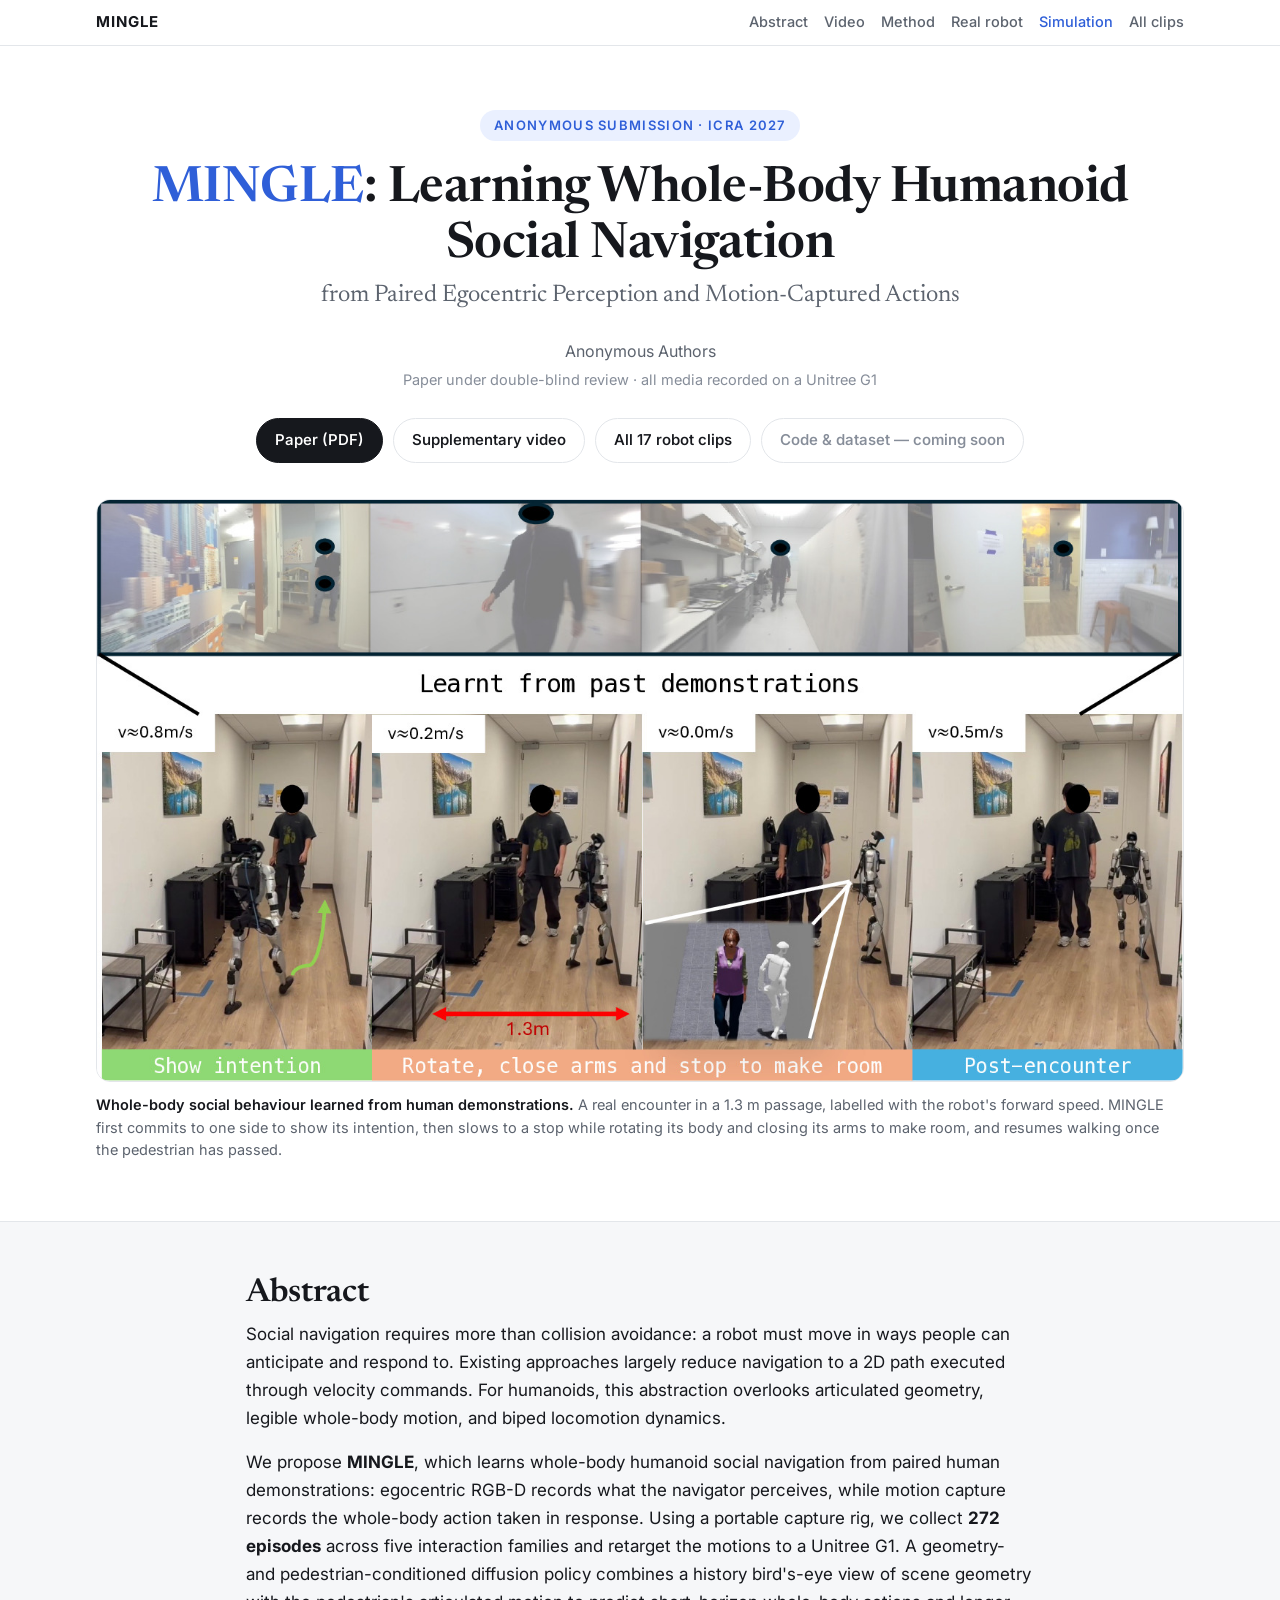
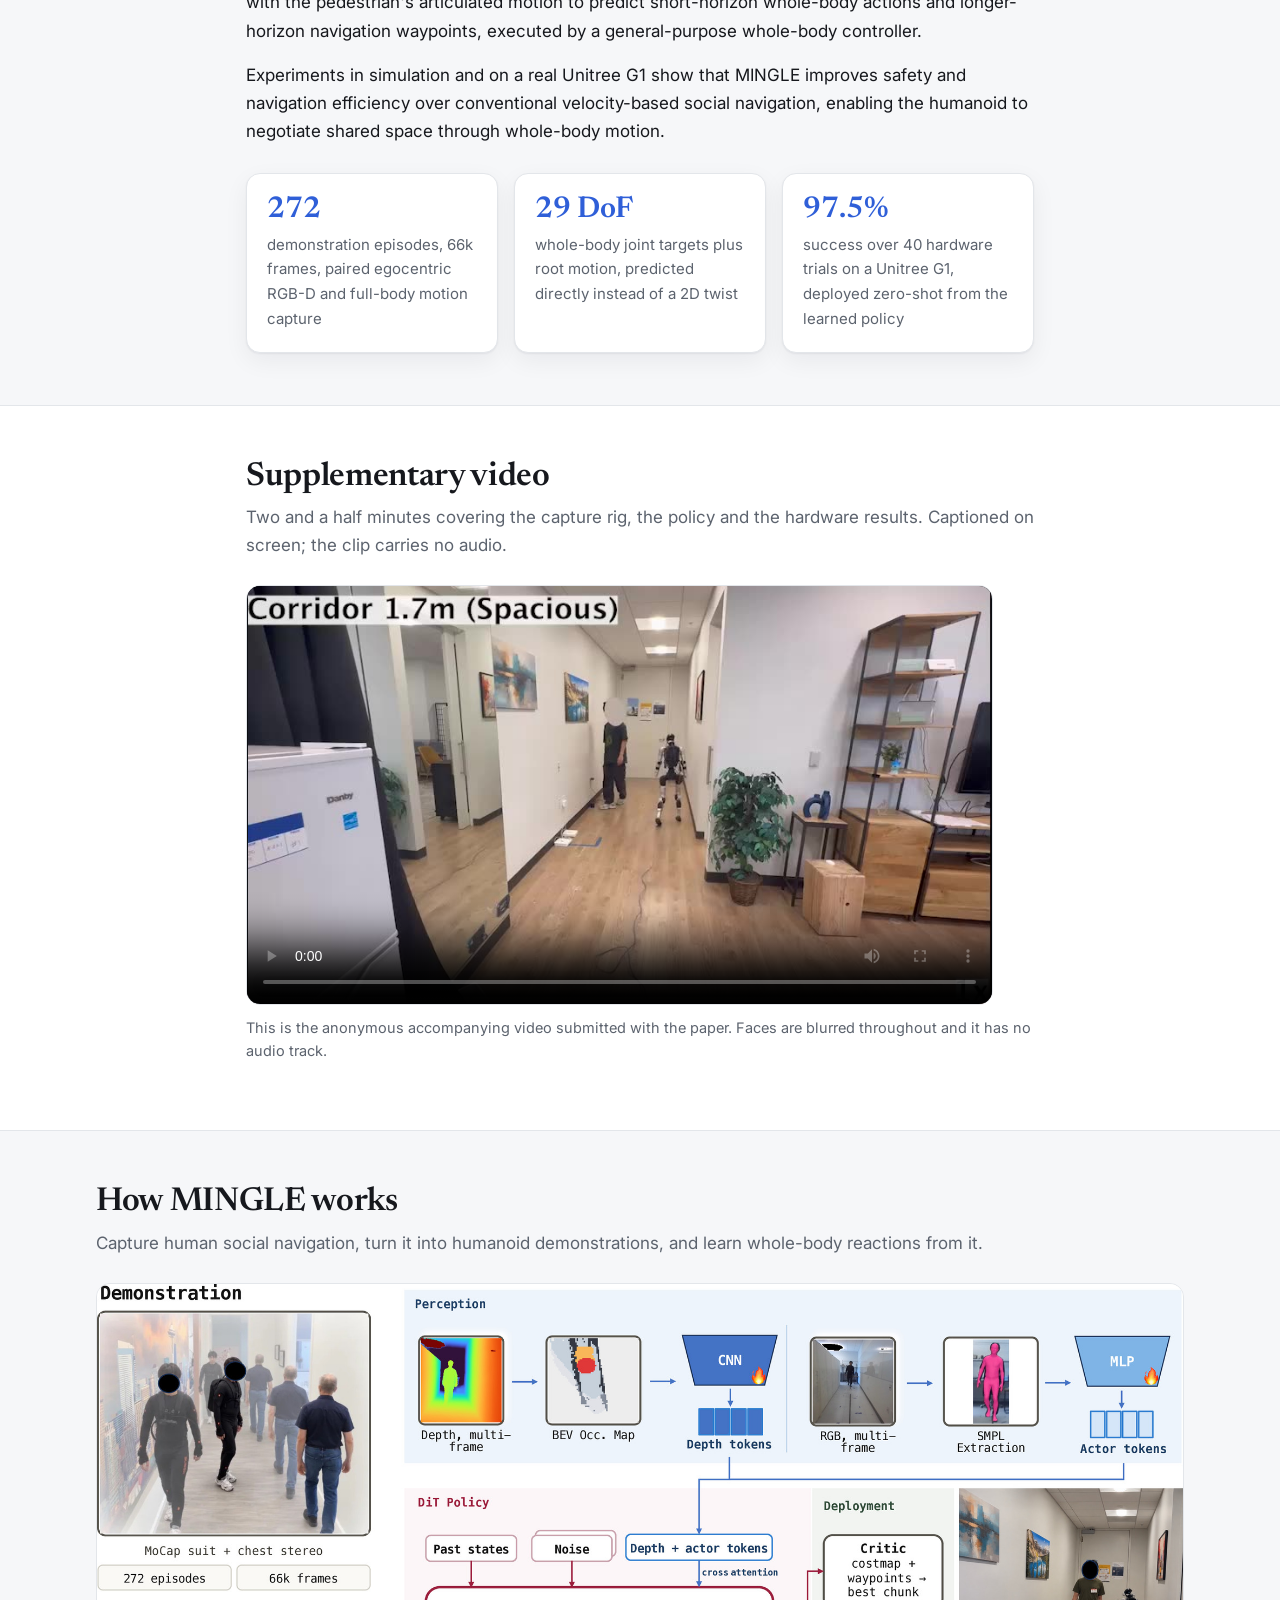
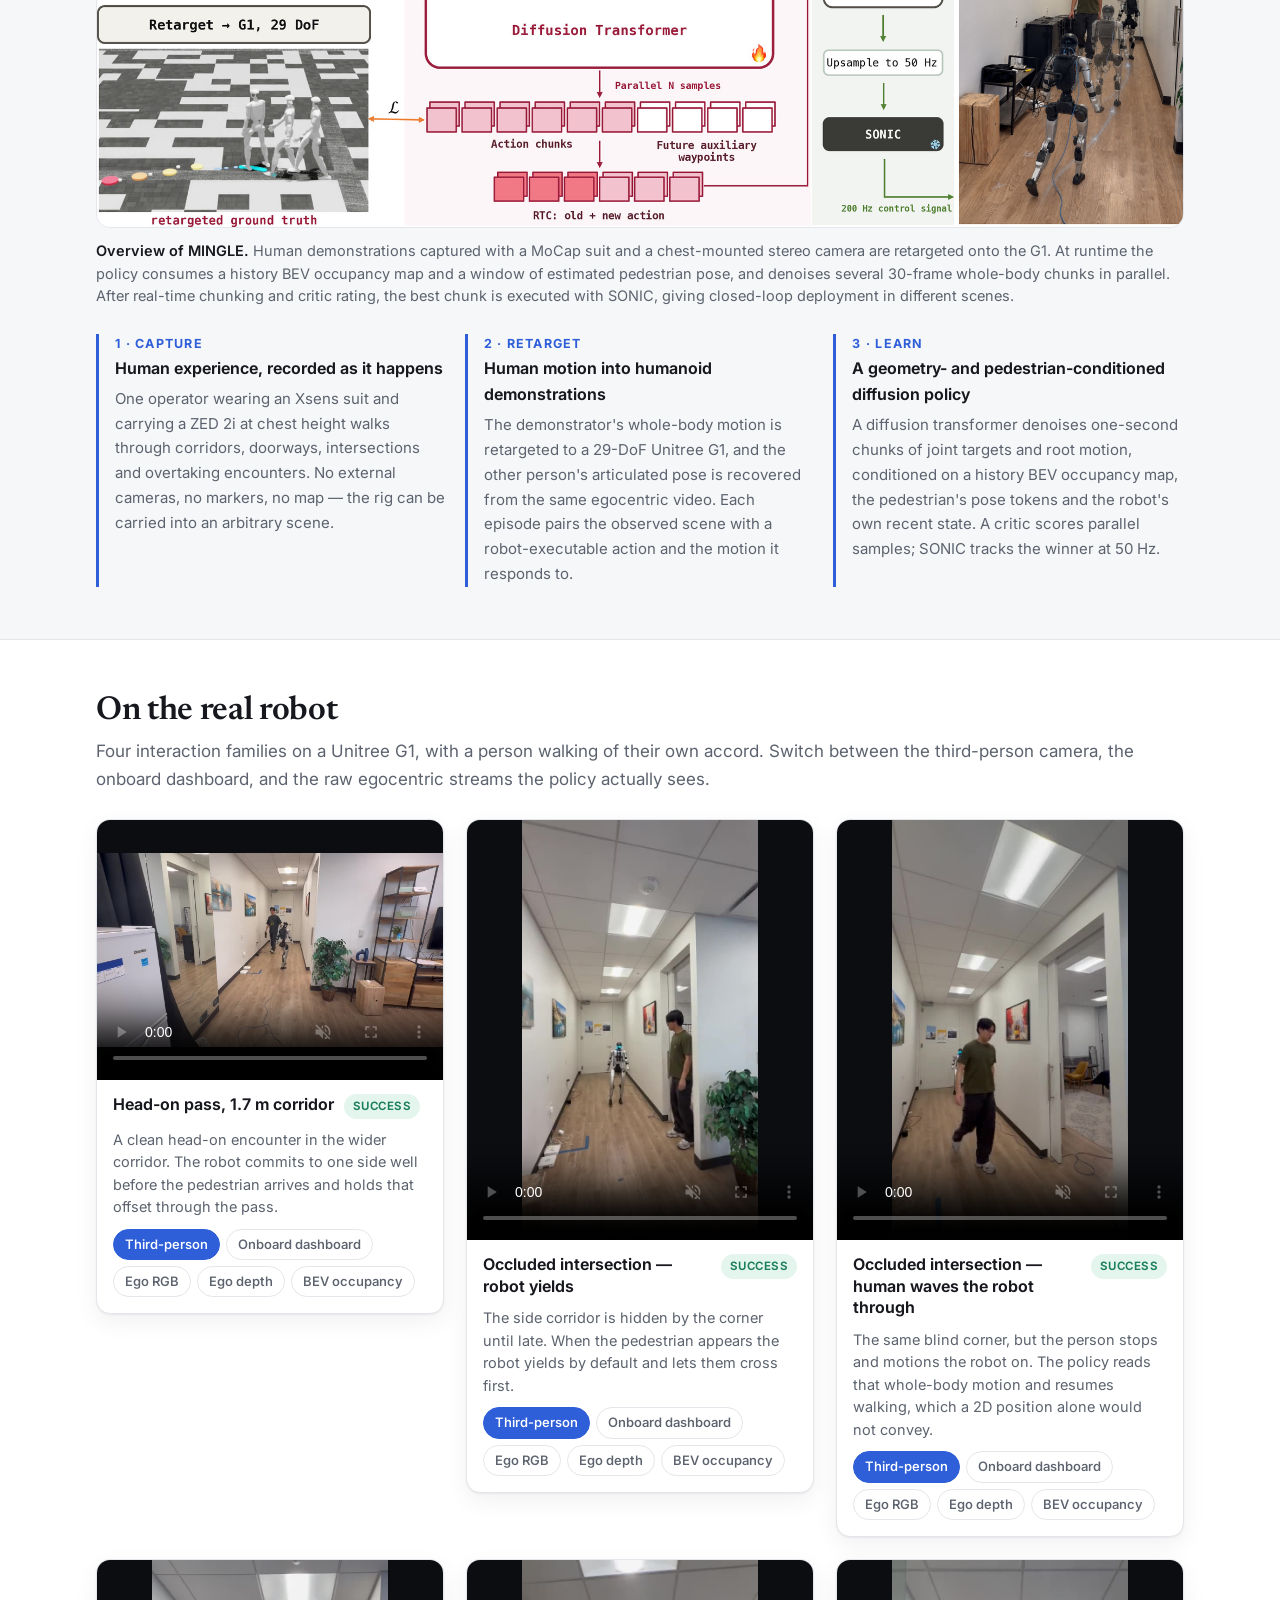
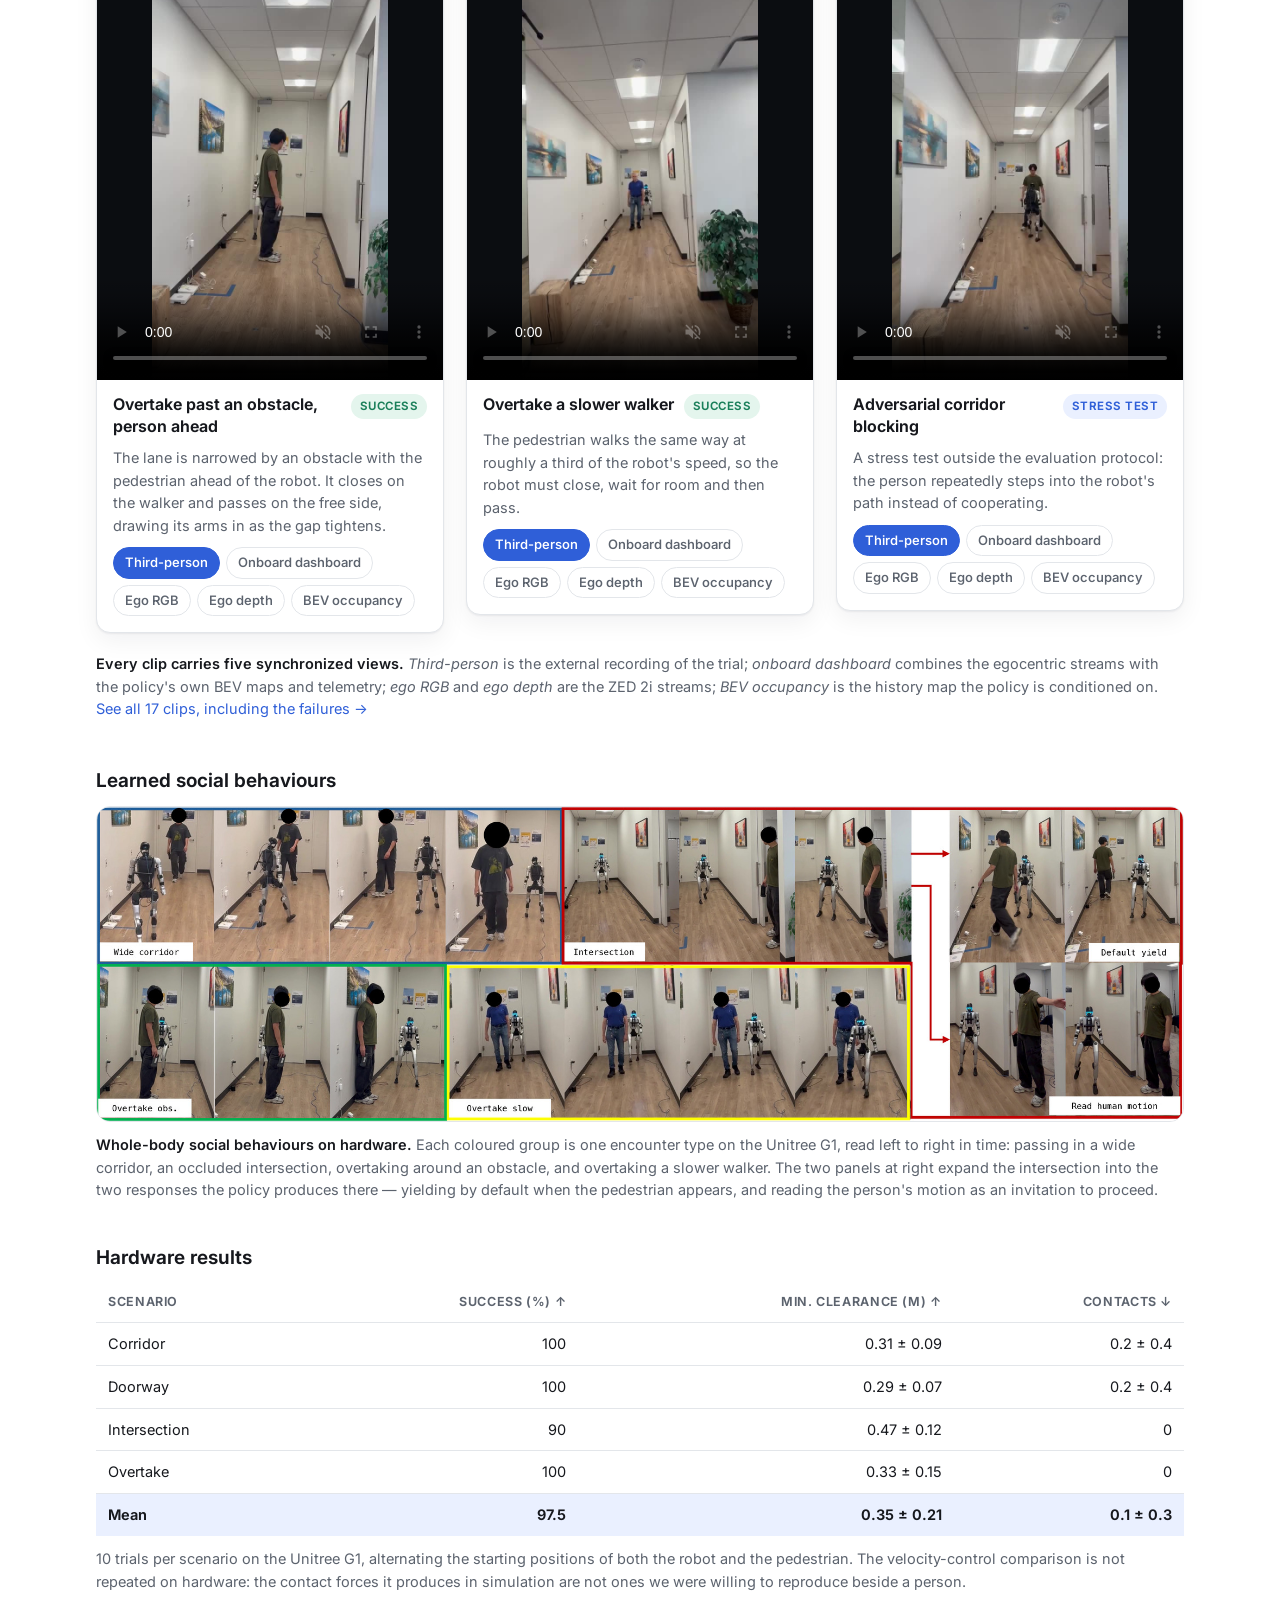
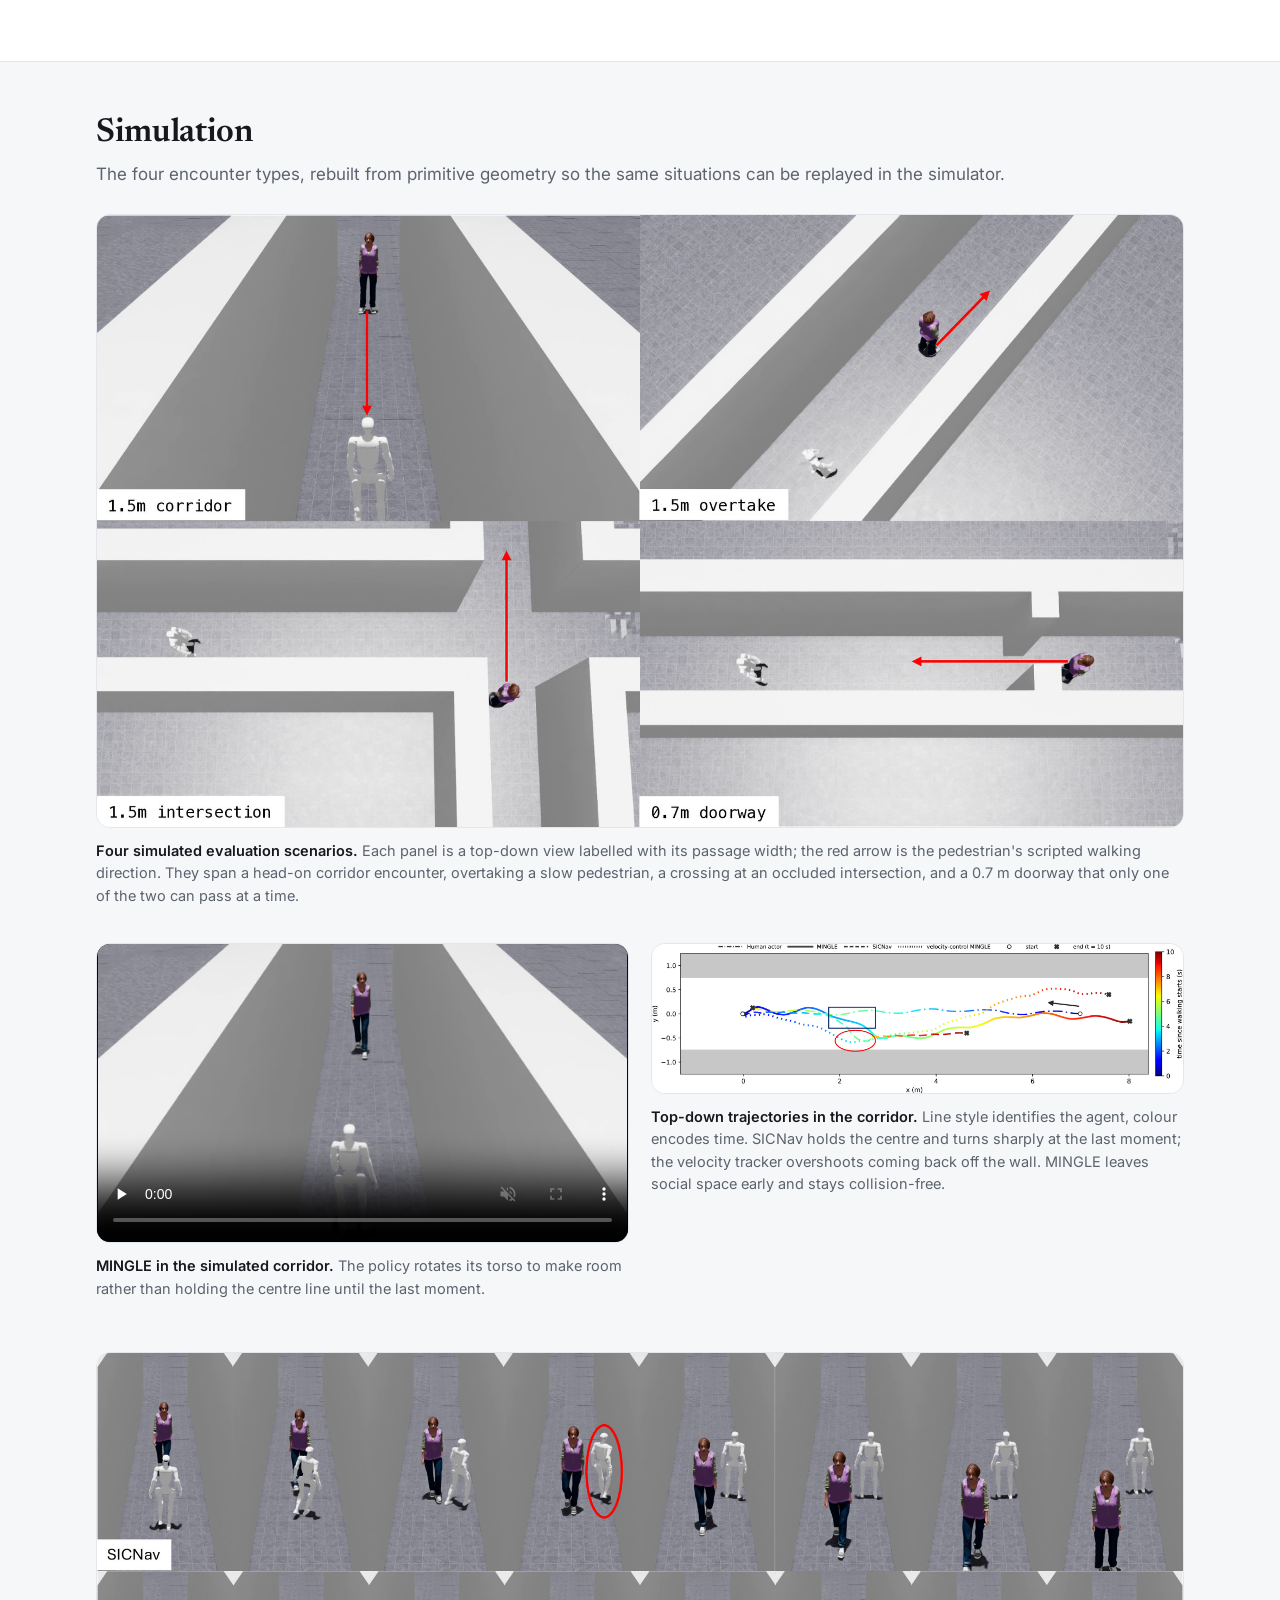
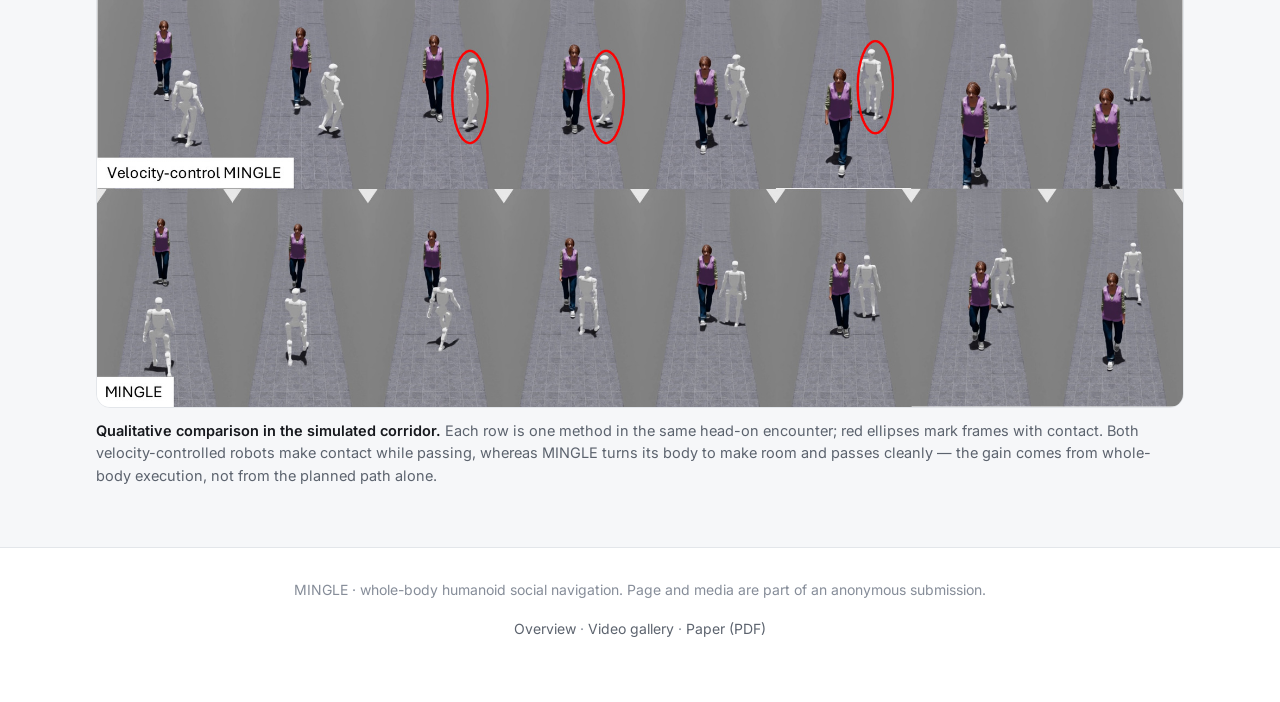
==== commit b125d369: "Drop simulation result tables and the BibTeX block The page is for hosting the demo videos for now; " ====
--- a/index.html
+++ b/index.html
@@ -26,7 +26,6 @@
         <a href="#hardware">Real robot</a>
         <a href="#simulation">Simulation</a>
         <a href="gallery.html">All clips</a>
-        <a href="#bibtex">BibTeX</a>
       </div>
     </div>
   </nav>
@@ -263,24 +262,12 @@
   <section id="simulation" class="alt">
     <div class="wrap">
       <h2>Simulation</h2>
-      <p class="lede">Four scenarios built from primitive geometry, 50 paired trials each, identical seeds across methods.</p>
+      <p class="lede">The four encounter types, rebuilt from primitive geometry so the same situations can be replayed in the simulator.</p>
       <figure class="figure">
         <img src="static/images/scenarios.jpg" alt="Four simulated evaluation scenarios shown top-down: a 1.5 m corridor, a 1.5 m overtake, a 0.7 m doorway and a 1.5 m intersection.">
         <figcaption><b>Four simulated evaluation scenarios.</b> Each panel is a top-down view labelled with its passage width; the red arrow is the pedestrian's scripted walking direction. They span a head-on corridor encounter, overtaking a slow pedestrian, a crossing at an occluded intersection, and a 0.7&nbsp;m doorway that only one of the two can pass at a time.</figcaption>
       </figure>
 
-      <div class="table-scroll" style="margin-top:36px">
-        <table>
-          <thead><tr><th>Method</th><th>Low level</th><th>Success (%) &uarr;</th><th>Human coll. &darr;</th><th>Falls &darr;</th><th>Min. clear. (m) &uarr;</th><th>Peak force (N) &darr;</th><th>Scene coll. &darr;</th><th>Distance (m) &uarr;</th></tr></thead>
-          <tbody>
-            <tr><td>SICNav</td><td>velocity</td><td>68.5</td><td>0.27</td><td>0.05</td><td>0.32 &plusmn; 0.21</td><td>937</td><td>1.06 &plusmn; 1.07</td><td>5.85 &plusmn; 1.38</td></tr>
-            <tr><td>EmoBipedNav</td><td>velocity</td><td>66.0</td><td>0.34</td><td>0</td><td>0.22 &plusmn; 0.07</td><td>762</td><td>0.37 &plusmn; 0.66</td><td>3.42 &plusmn; 0.71</td></tr>
-            <tr><td>MINGLE, velocity control</td><td>velocity</td><td>94.5</td><td>0.05</td><td>0.01</td><td>0.41 &plusmn; 0.13</td><td>1145</td><td>1.78 &plusmn; 0.87</td><td>6.29 &plusmn; 1.95</td></tr>
-            <tr class="ours"><td>MINGLE (ours)</td><td>whole-body</td><td>96.5</td><td>0.04</td><td>0</td><td>0.40 &plusmn; 0.11</td><td>174</td><td>0.40 &plusmn; 0.62</td><td>7.19 &plusmn; 1.62</td></tr>
-          </tbody>
-        </table>
-      </div>
-      <p class="caption">Closed-loop comparison on the G1, averaged over 50 paired trials per scenario. The velocity-control row of MINGLE isolates the interface itself: same policy, executed as a twist. What it loses is <i>how</i> the encounter is carried out &mdash; mean peak contact force is several times higher, with more scene collisions.</p>
 
       <div class="video-grid two" style="margin-top:36px">
         <div>
@@ -302,37 +289,9 @@
         <figcaption><b>Qualitative comparison in the simulated corridor.</b> Each row is one method in the same head-on encounter; red ellipses mark frames with contact. Both velocity-controlled robots make contact while passing, whereas MINGLE turns its body to make room and passes cleanly &mdash; the gain comes from whole-body execution, not from the planned path alone.</figcaption>
       </figure>
 
-      <h3 style="margin-top:44px">Ablations</h3>
-      <div class="table-scroll">
-        <table>
-          <thead><tr><th>Method</th><th>Success (%) &uarr;</th><th>Human coll. &darr;</th><th>Scene coll. &darr;</th><th>Min. clear. (m) &uarr;</th></tr></thead>
-          <tbody>
-            <tr class="ours"><td>MINGLE</td><td>96.5</td><td>0.04</td><td>0.40 &plusmn; 0.62</td><td>0.40 &plusmn; 0.11</td></tr>
-            <tr><td>DEPTH-CNN &mdash; raw depth instead of BEV</td><td>23.0</td><td>0.77</td><td>0.48 &plusmn; 0.77</td><td>0.17 &plusmn; 0.35</td></tr>
-            <tr><td>ACTOR-2D &mdash; 2D pedestrian position only</td><td>61.0</td><td>0.39</td><td>0.37 &plusmn; 0.51</td><td>0.24 &plusmn; 0.39</td></tr>
-            <tr><td>NO-XY &mdash; no root translation</td><td>47.5</td><td>0.53</td><td>0.86 &plusmn; 1.02</td><td>0.21 &plusmn; 0.33</td></tr>
-            <tr><td>HZ-15 &mdash; 15-frame chunks</td><td>35.5</td><td>0.65</td><td>0.15 &plusmn; 0.34</td><td>0.19 &plusmn; 0.41</td></tr>
-            <tr><td>HZ-45 &mdash; 45-frame chunks</td><td>87.5</td><td>0.13</td><td>0.35 &plusmn; 0.67</td><td>0.37 &plusmn; 0.20</td></tr>
-          </tbody>
-        </table>
-      </div>
-      <p class="caption">Each ablation changes exactly one field of the deployed configuration; data lists, splits, model size, diffusion process, optimizer and schedule are identical, with 75k training steps on the same 241 episodes. The BEV representation and the articulated pedestrian motion both matter far more than the model's capacity.</p>
-    </div>
-  </section>
-
-  <section id="bibtex">
-    <div class="wrap narrow">
-      <h2>BibTeX</h2>
-      <pre>@inproceedings{mingle2027,
-  title     = {MINGLE: Learning Whole-Body Humanoid Social Navigation from
-               Paired Egocentric Perception and Motion-Captured Actions},
-  author    = {Anonymous Authors},
-  booktitle = {Under review, IEEE International Conference on Robotics
-               and Automation (ICRA)},
-  year      = {2027}
-}</pre>
-    </div>
-  </section>
+    </div>
+  </section>
+
 
   <footer>
     <div class="wrap">
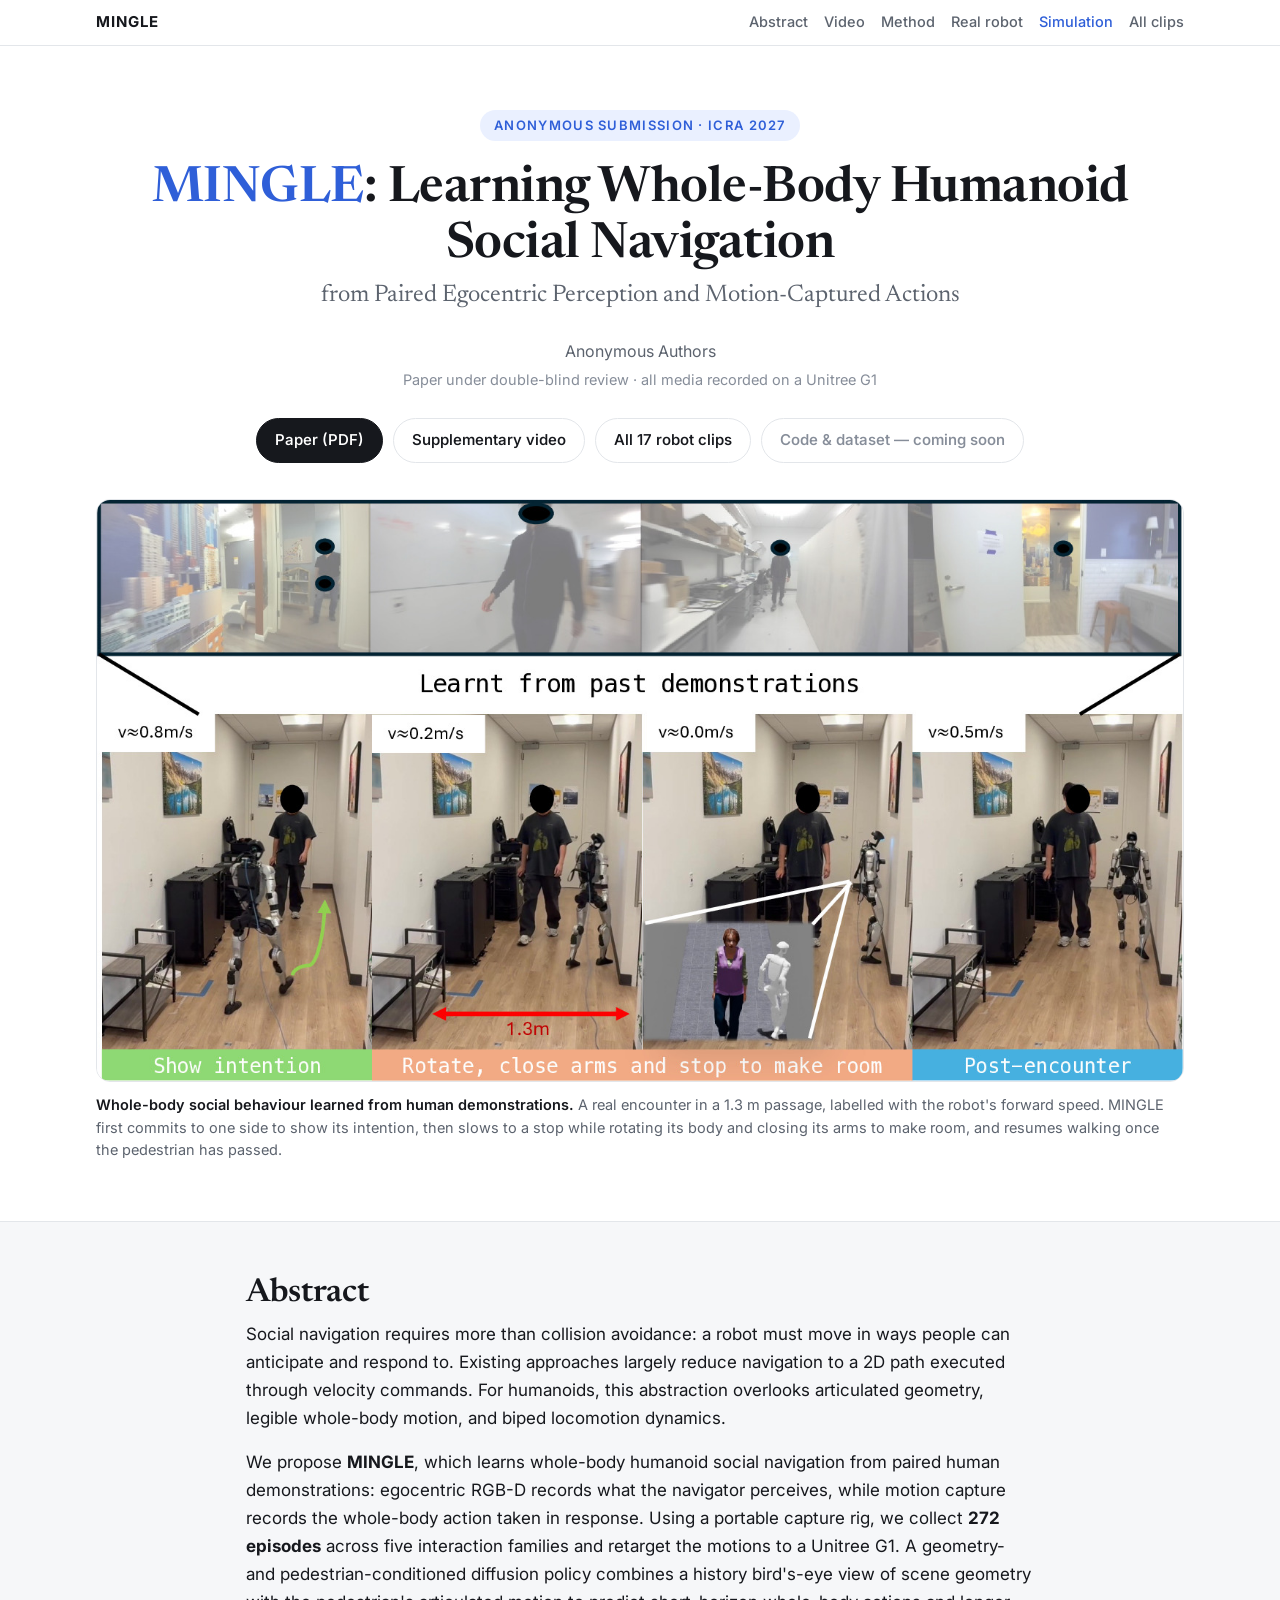
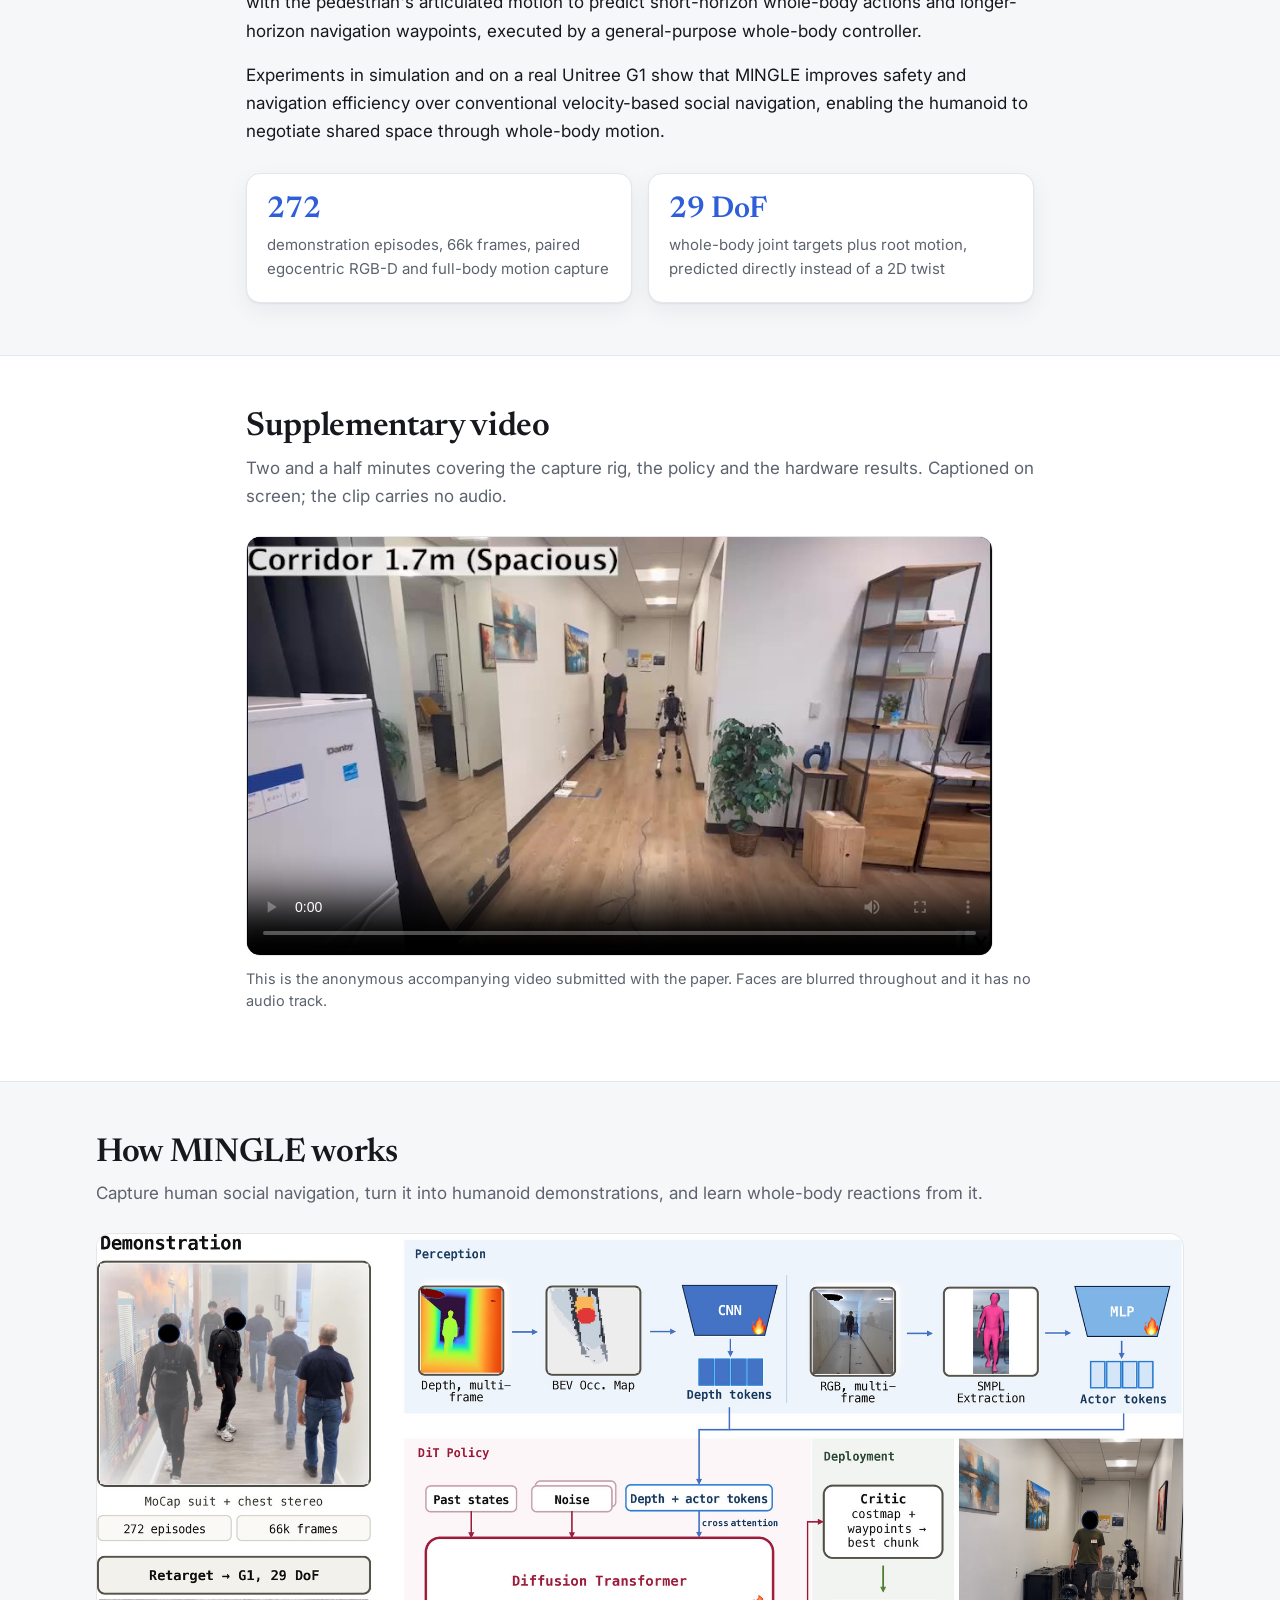
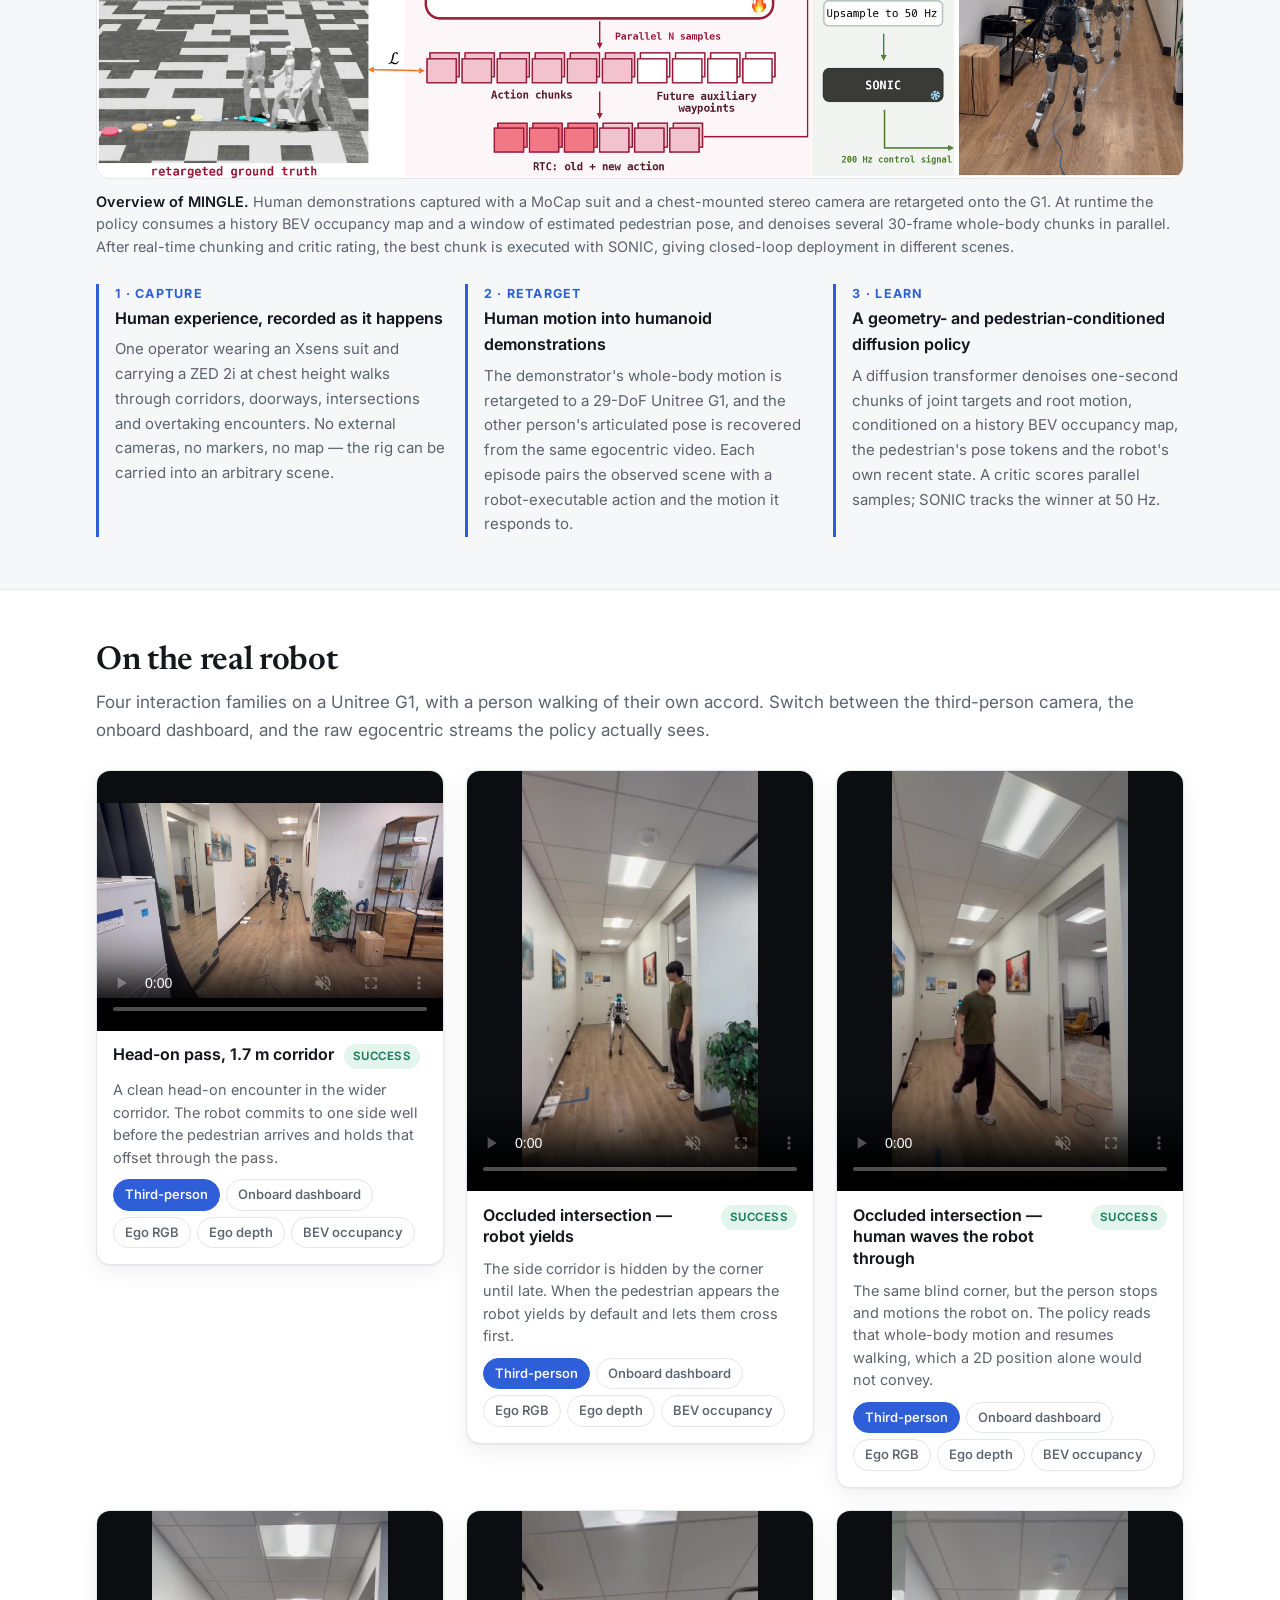
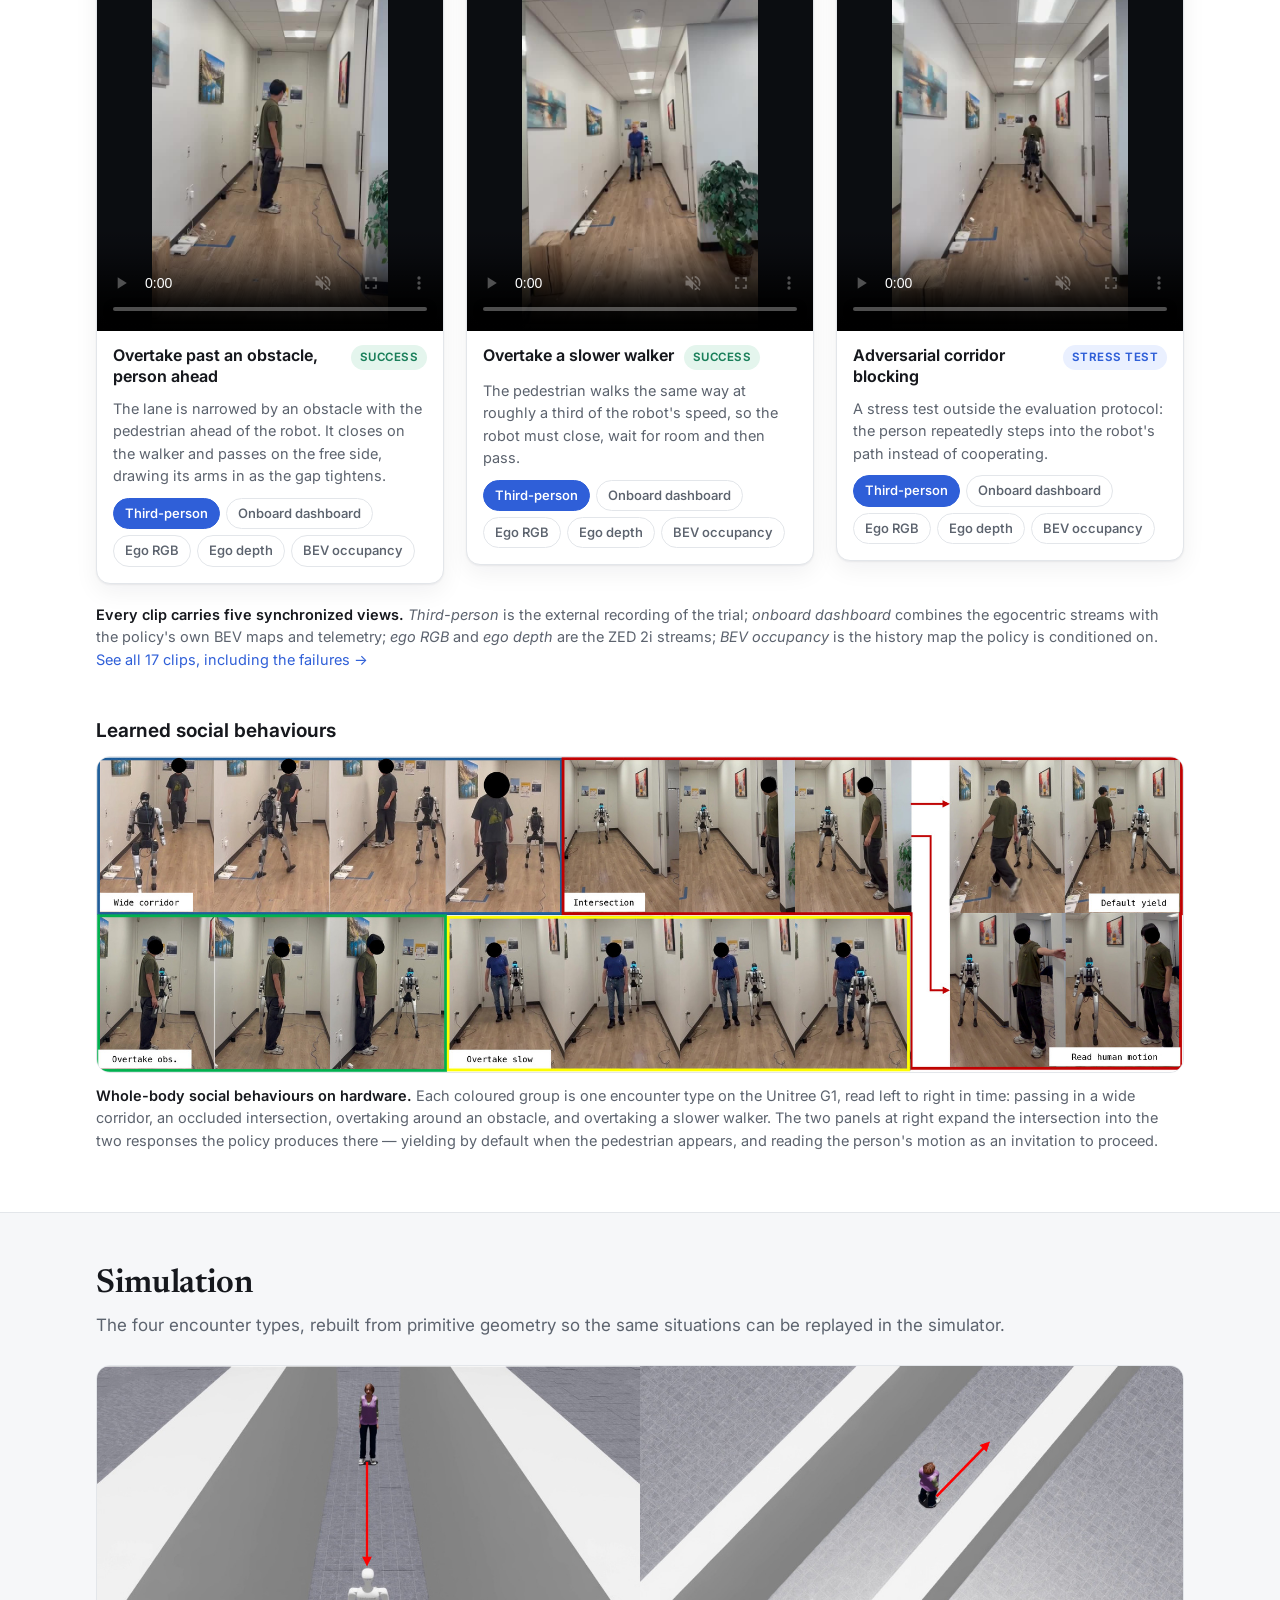
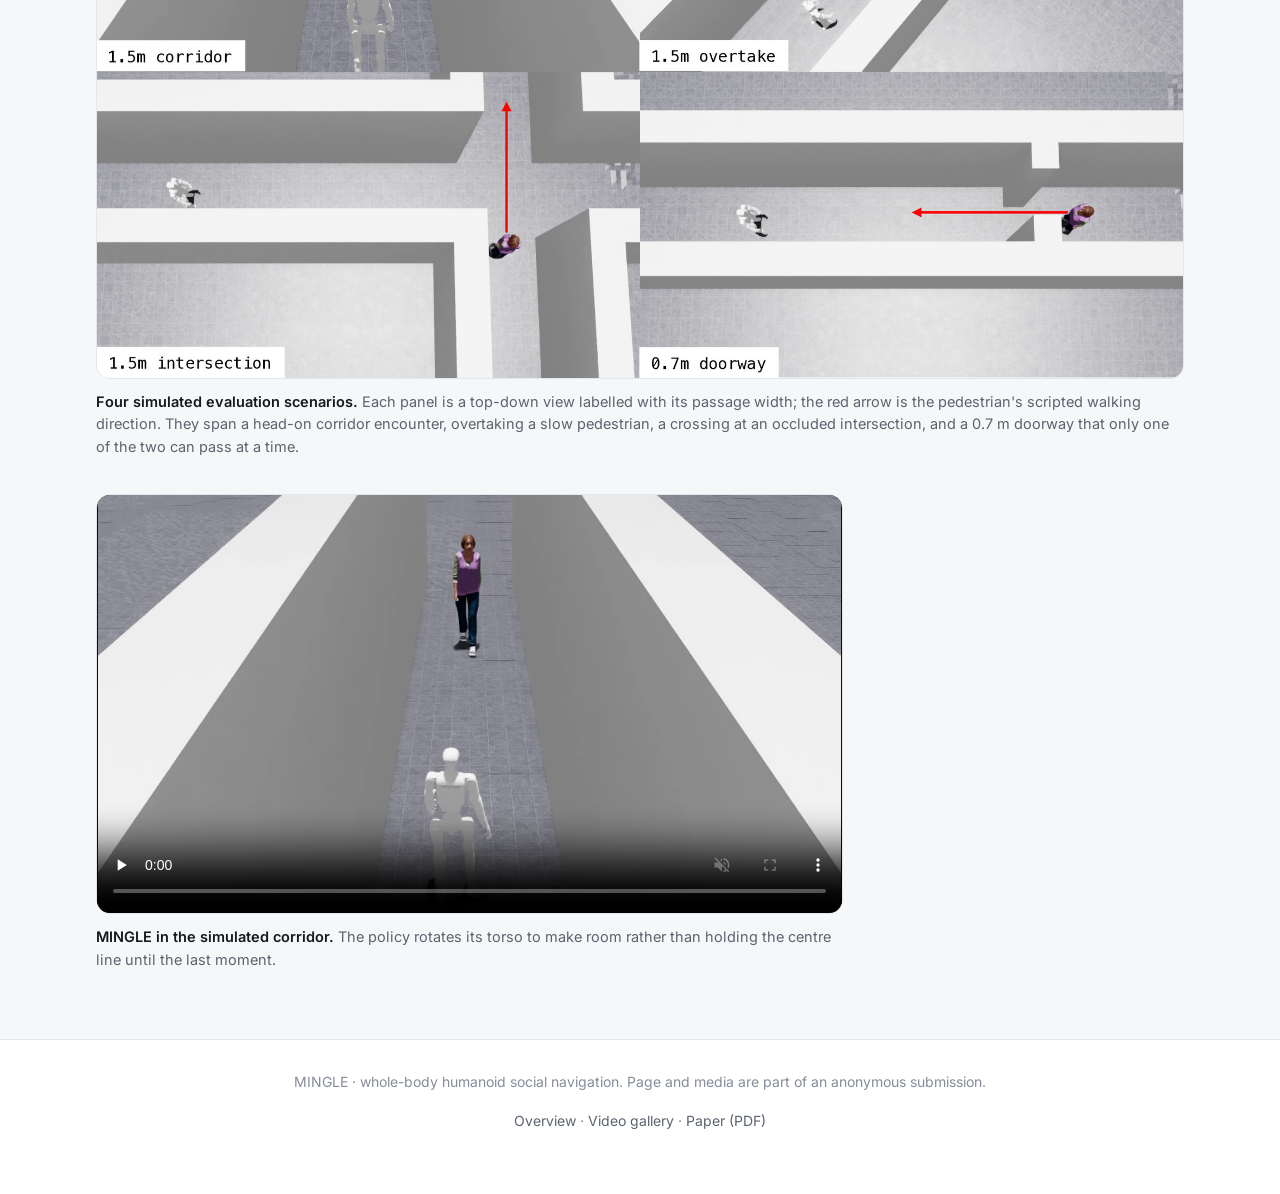
==== commit 26cdfc26: "Remove remaining quantitative results from the page Leaves the page to the demos: figures, the accom" ====
--- a/index.html
+++ b/index.html
@@ -64,7 +64,6 @@
       <div class="cards" style="margin-top:28px">
         <div class="card"><div class="num">272</div><p>demonstration episodes, 66k frames, paired egocentric RGB-D and full-body motion capture</p></div>
         <div class="card"><div class="num">29 DoF</div><p>whole-body joint targets plus root motion, predicted directly instead of a 2D twist</p></div>
-        <div class="card"><div class="num">97.5%</div><p>success over 40 hardware trials on a Unitree G1, deployed zero-shot from the learned policy</p></div>
       </div>
     </div>
   </section>
@@ -242,20 +241,6 @@
         <figcaption><b>Whole-body social behaviours on hardware.</b> Each coloured group is one encounter type on the Unitree G1, read left to right in time: passing in a wide corridor, an occluded intersection, overtaking around an obstacle, and overtaking a slower walker. The two panels at right expand the intersection into the two responses the policy produces there &mdash; yielding by default when the pedestrian appears, and reading the person's motion as an invitation to proceed.</figcaption>
       </figure>
 
-      <h3 style="margin-top:40px">Hardware results</h3>
-      <div class="table-scroll">
-        <table>
-          <thead><tr><th>Scenario</th><th>Success (%) &uarr;</th><th>Min. clearance (m) &uarr;</th><th>Contacts &darr;</th></tr></thead>
-          <tbody>
-            <tr><td>Corridor</td><td>100</td><td>0.31 &plusmn; 0.09</td><td>0.2 &plusmn; 0.4</td></tr>
-            <tr><td>Doorway</td><td>100</td><td>0.29 &plusmn; 0.07</td><td>0.2 &plusmn; 0.4</td></tr>
-            <tr><td>Intersection</td><td>90</td><td>0.47 &plusmn; 0.12</td><td>0</td></tr>
-            <tr><td>Overtake</td><td>100</td><td>0.33 &plusmn; 0.15</td><td>0</td></tr>
-            <tr class="ours"><td>Mean</td><td>97.5</td><td>0.35 &plusmn; 0.21</td><td>0.1 &plusmn; 0.3</td></tr>
-          </tbody>
-        </table>
-      </div>
-      <p class="caption">10 trials per scenario on the Unitree G1, alternating the starting positions of both the robot and the pedestrian. The velocity-control comparison is not repeated on hardware: the contact forces it produces in simulation are not ones we were willing to reproduce beside a person.</p>
     </div>
   </section>
 
@@ -269,25 +254,13 @@
       </figure>
 
 
-      <div class="video-grid two" style="margin-top:36px">
-        <div>
-          <div class="vstage" style="--ar:16/9;border-radius:var(--radius);overflow:hidden;border:1px solid var(--border)">
-            <video controls muted loop playsinline preload="none" poster="static/videos/sim/sim_corridor_ours.jpg" src="static/videos/sim/sim_corridor_ours.mp4"></video>
-          </div>
-          <p class="caption"><b>MINGLE in the simulated corridor.</b> The policy rotates its torso to make room rather than holding the centre line until the last moment.</p>
-        </div>
-        <div>
-          <figure class="figure">
-            <img src="static/images/corridor_clearance.jpg" alt="Top-down trajectories in the corridor encounter, coloured by time.">
-            <figcaption><b>Top-down trajectories in the corridor.</b> Line style identifies the agent, colour encodes time. SICNav holds the centre and turns sharply at the last moment; the velocity tracker overshoots coming back off the wall. MINGLE leaves social space early and stays collision-free.</figcaption>
-          </figure>
-        </div>
-      </div>
-
-      <figure class="figure" style="margin-top:36px">
-        <img src="static/images/sim_comparison.jpg" alt="Qualitative comparison in the simulated corridor encounter, one method per row, with red ellipses marking collisions.">
-        <figcaption><b>Qualitative comparison in the simulated corridor.</b> Each row is one method in the same head-on encounter; red ellipses mark frames with contact. Both velocity-controlled robots make contact while passing, whereas MINGLE turns its body to make room and passes cleanly &mdash; the gain comes from whole-body execution, not from the planned path alone.</figcaption>
-      </figure>
+      <div style="margin-top:36px;max-width:760px">
+        <div class="vstage" style="--ar:16/9;border-radius:var(--radius);overflow:hidden;border:1px solid var(--border)">
+          <video controls muted loop playsinline preload="none" poster="static/videos/sim/sim_corridor_ours.jpg" src="static/videos/sim/sim_corridor_ours.mp4"></video>
+        </div>
+        <p class="caption"><b>MINGLE in the simulated corridor.</b> The policy rotates its torso to make room rather than holding the centre line until the last moment.</p>
+      </div>
+
 
     </div>
   </section>
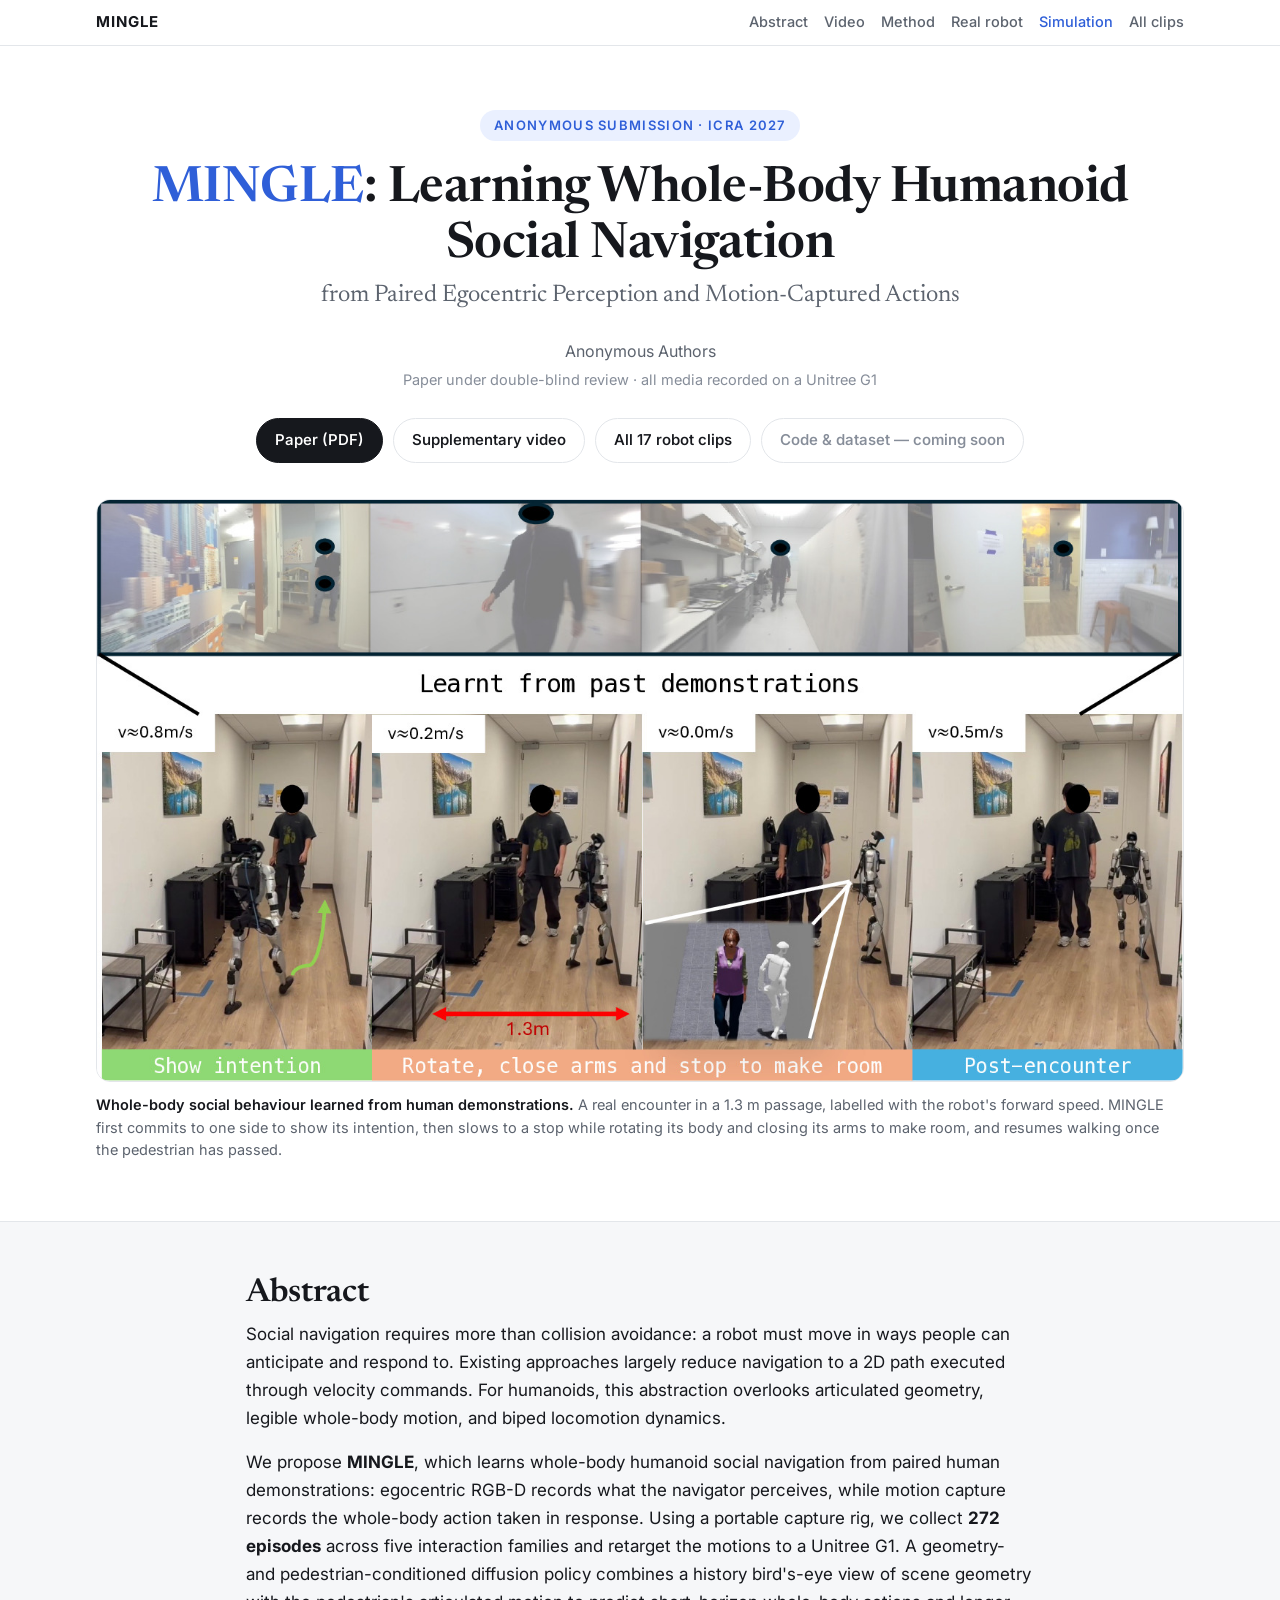
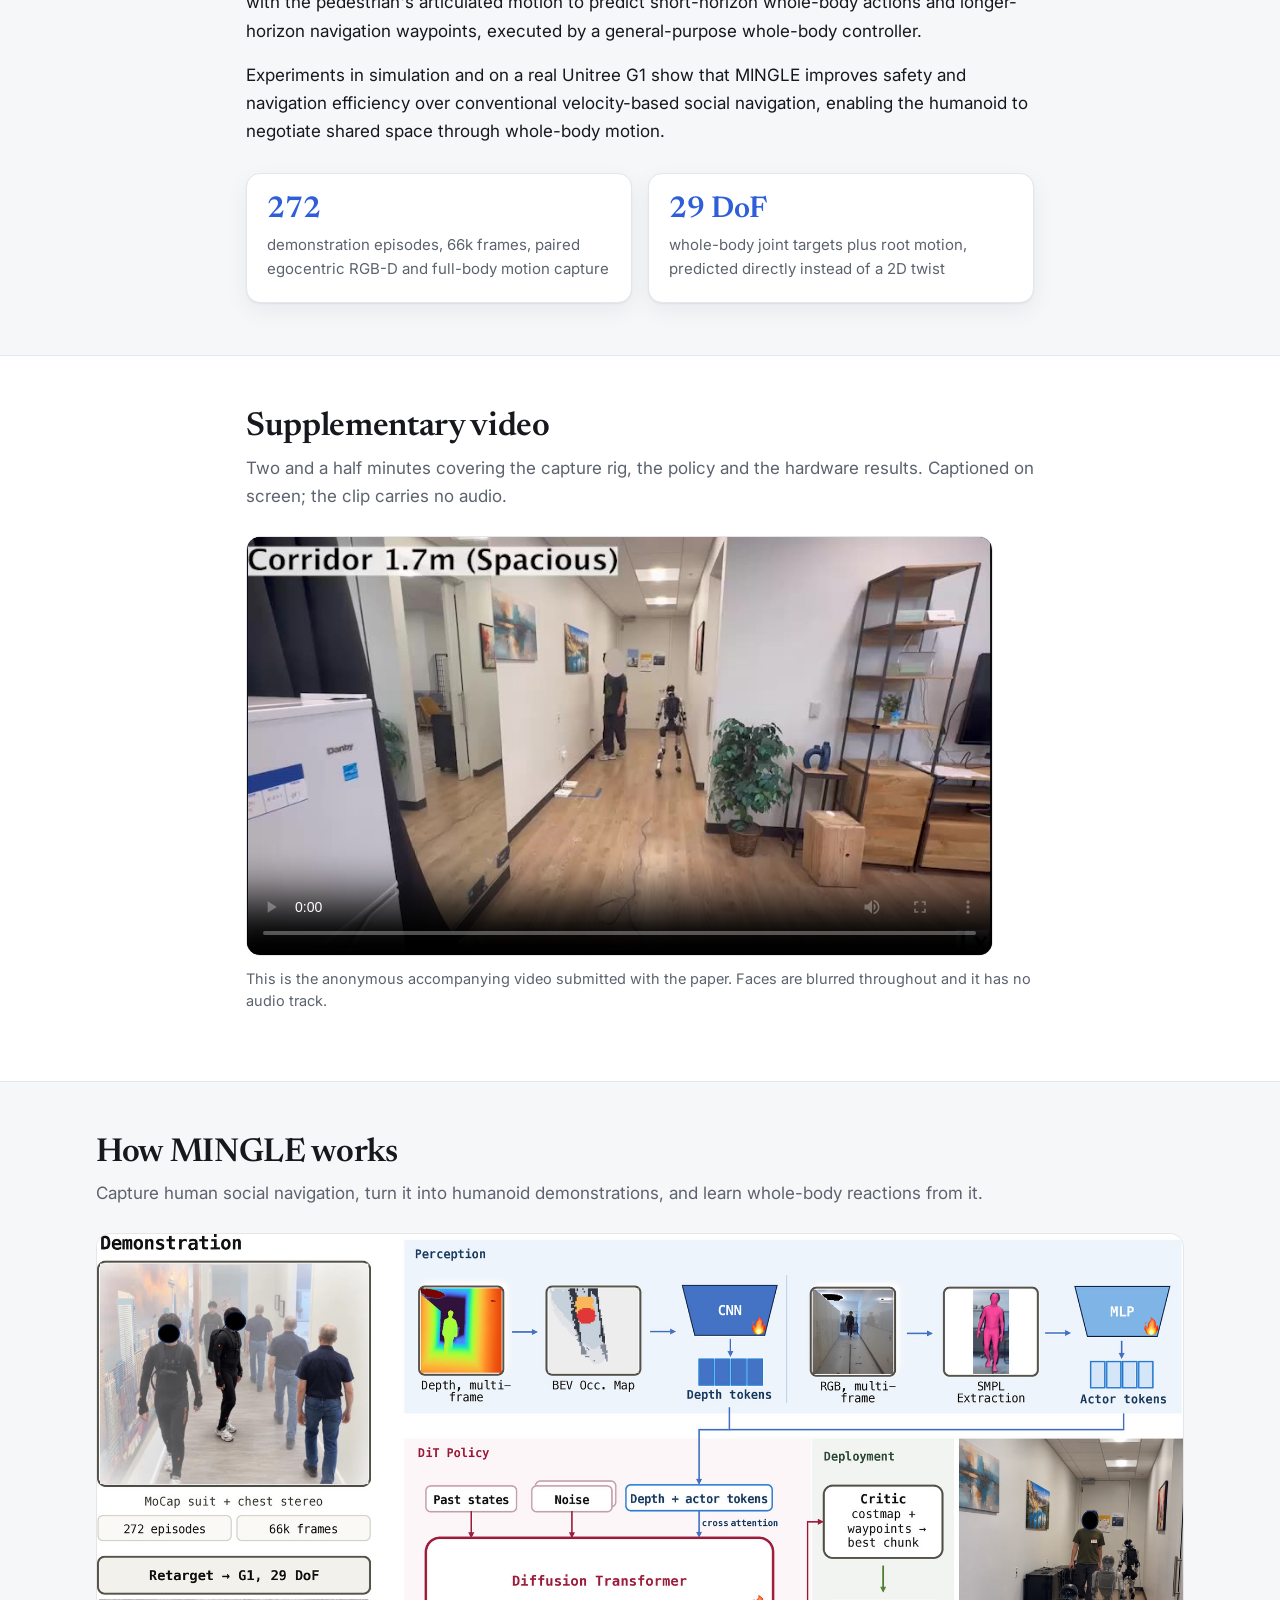
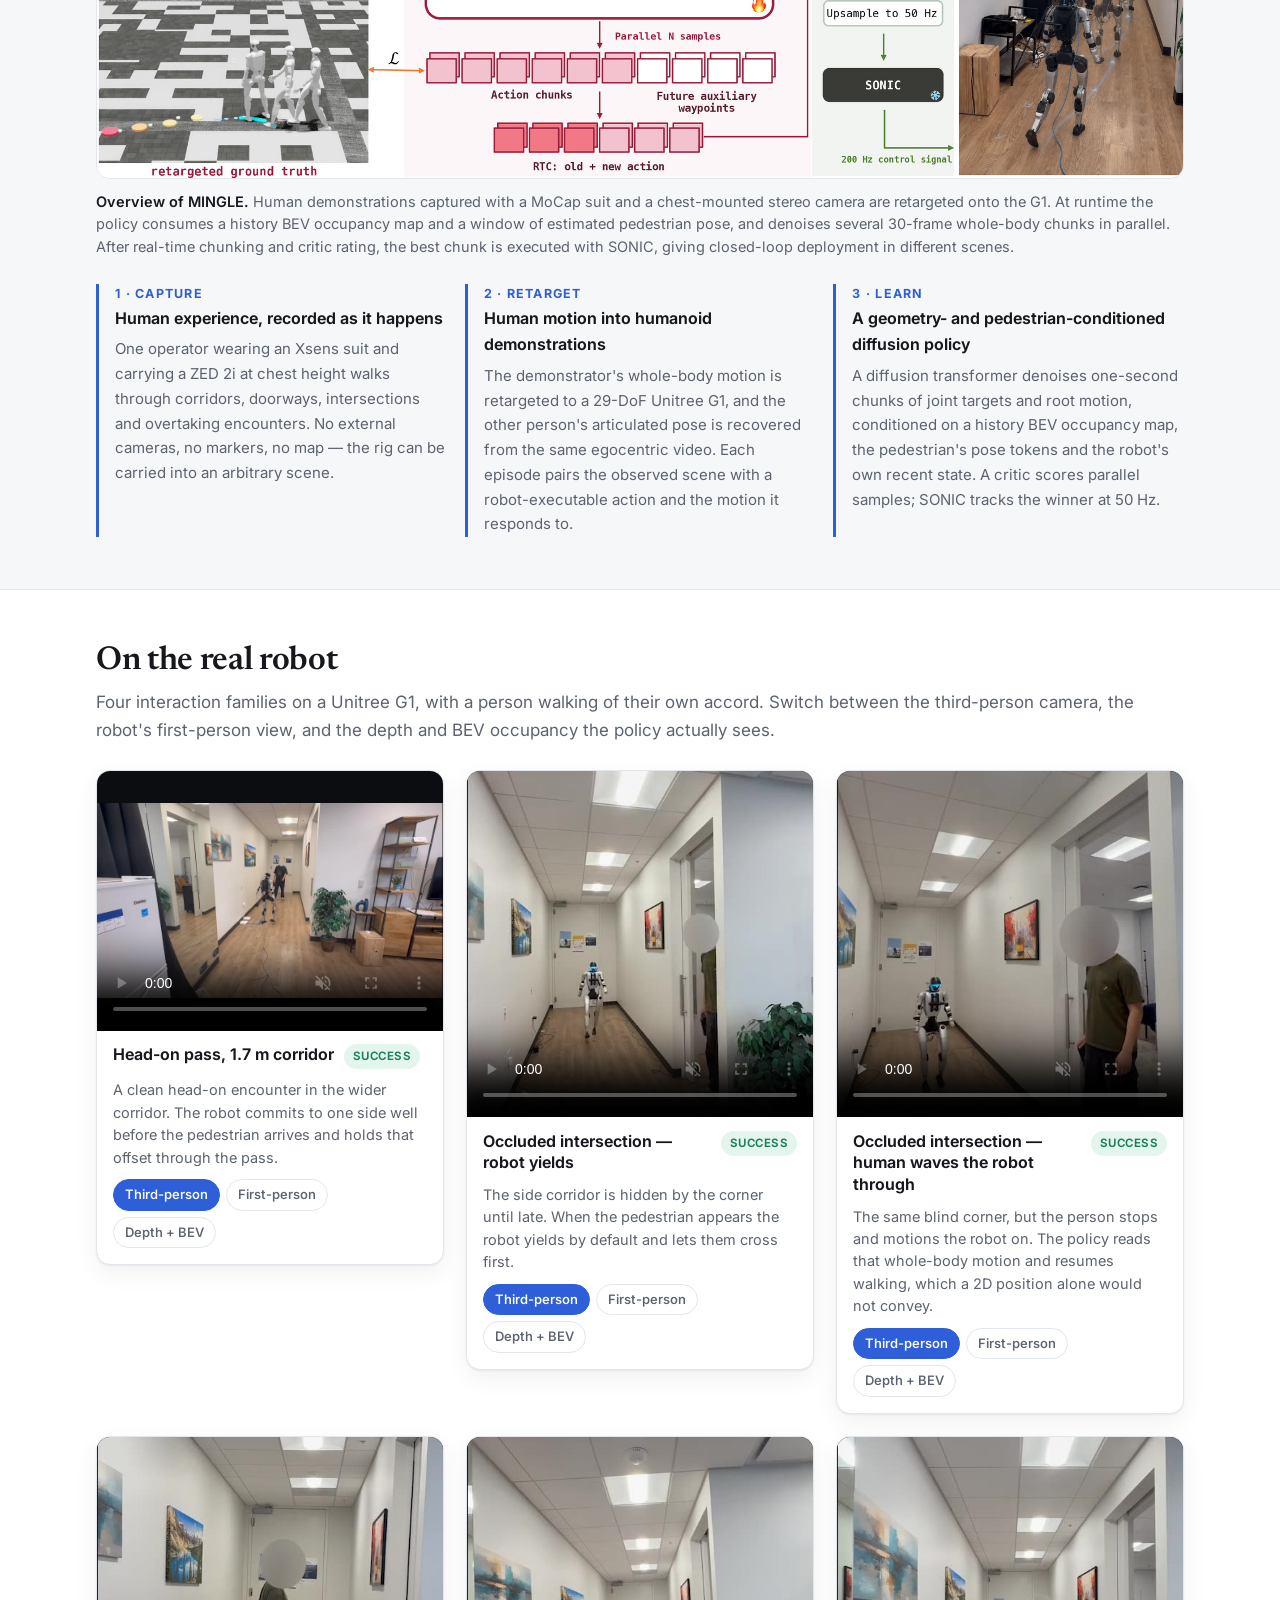
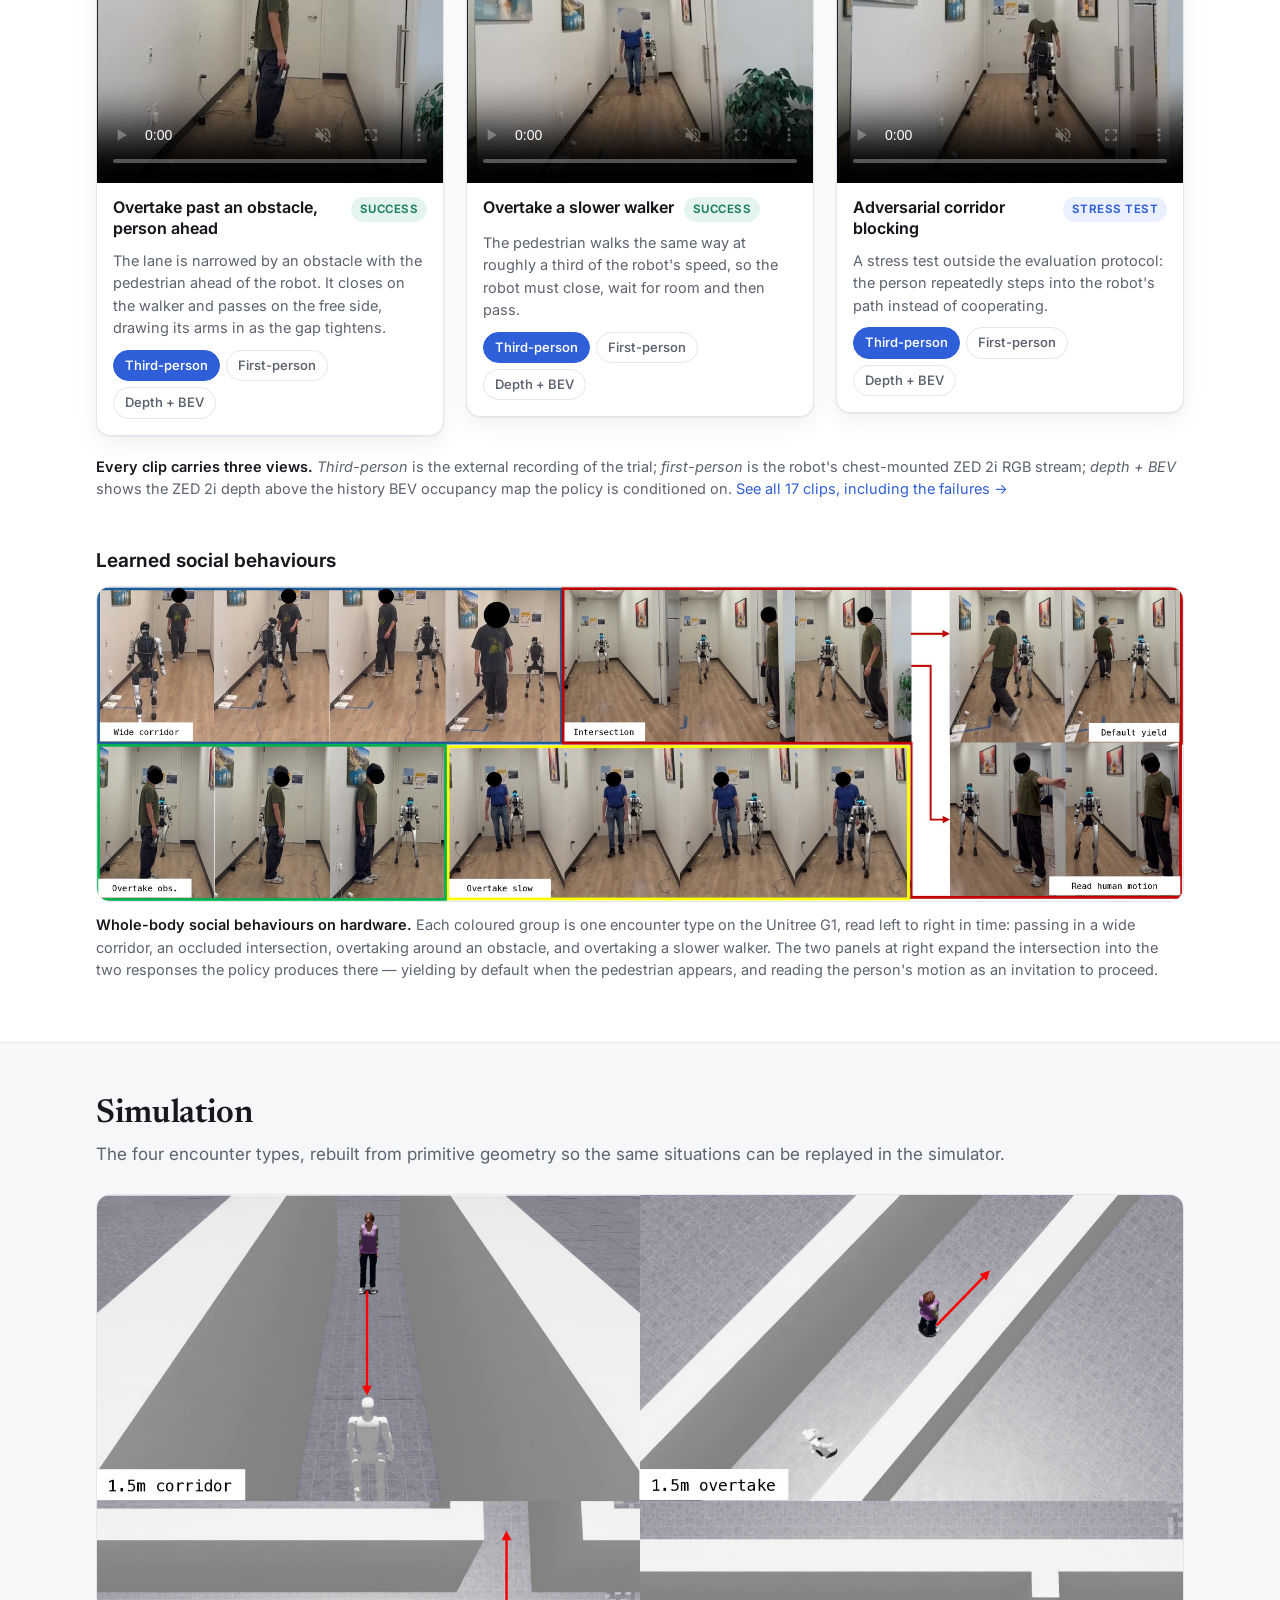
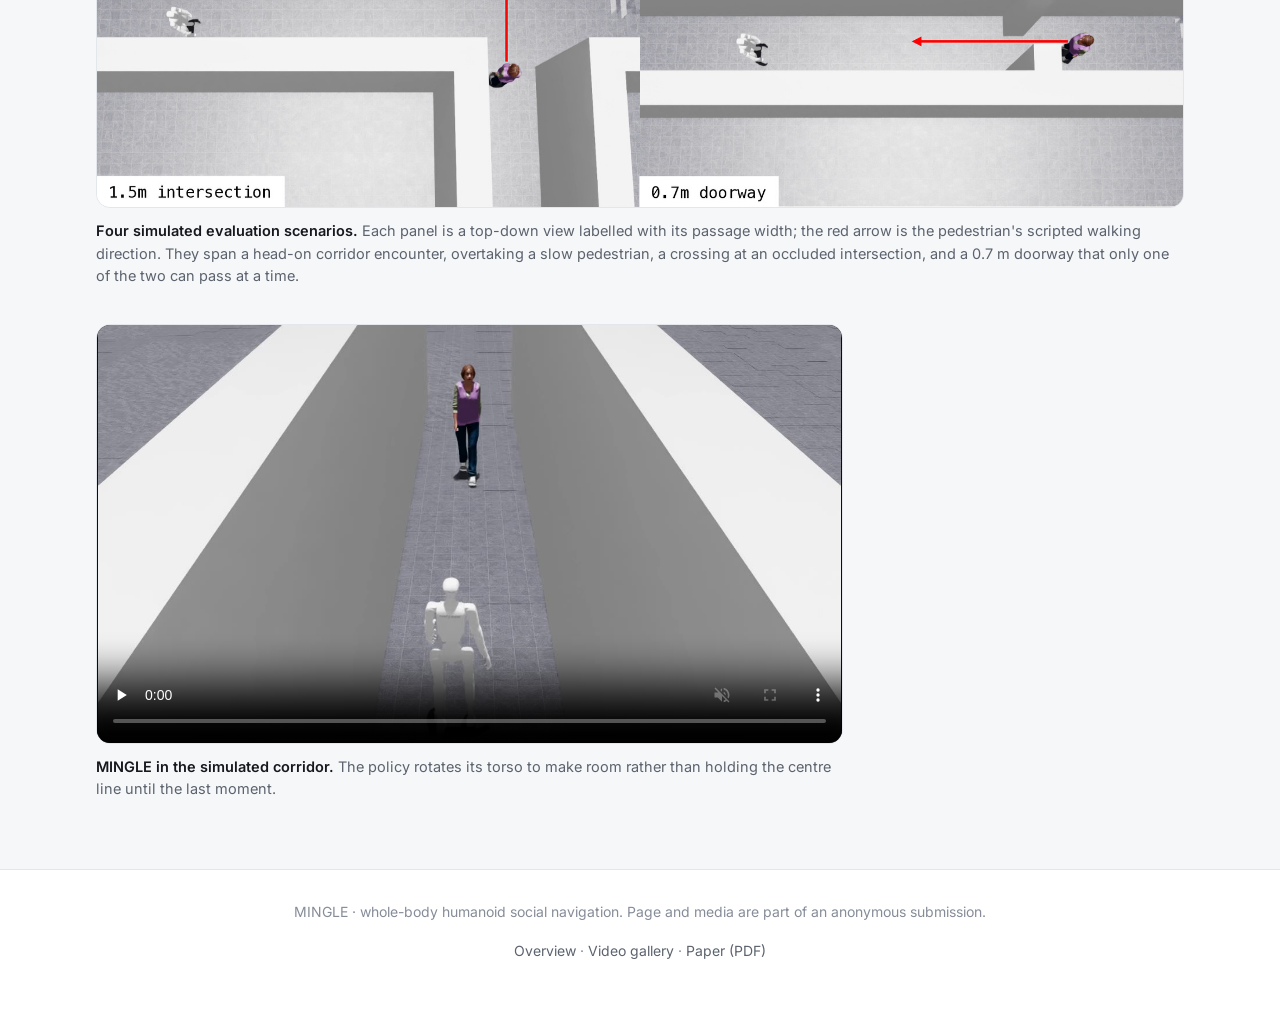
==== commit 6f17919a: "Switch hardware clips to masked views; group failures last - Third-person and first-person views now" ====
--- a/index.html
+++ b/index.html
@@ -110,7 +110,7 @@
   <section id="hardware">
     <div class="wrap">
       <h2>On the real robot</h2>
-      <p class="lede">Four interaction families on a Unitree G1, with a person walking of their own accord. Switch between the third-person camera, the onboard dashboard, and the raw egocentric streams the policy actually sees.</p>
+      <p class="lede">Four interaction families on a Unitree G1, with a person walking of their own accord. Switch between the third-person camera, the robot's first-person view, and the depth and BEV occupancy the policy actually sees.</p>
       <div class="video-grid">
       <article class="vcard" data-base="static/videos/corridor_successful_trial_17m_01" data-tags="corridor success">
         <div class="vstage">
@@ -125,10 +125,8 @@
           <p class="vdesc">A clean head-on encounter in the wider corridor. The robot commits to one side well before the pedestrian arrives and holds that offset through the pass.</p>
           <div class="views" role="group" aria-label="Camera view">
             <button type="button" data-view="third" aria-pressed="true">Third-person</button>
-            <button type="button" data-view="dashboard" aria-pressed="false">Onboard dashboard</button>
-            <button type="button" data-view="fpv_rgb" aria-pressed="false">Ego RGB</button>
-            <button type="button" data-view="fpv_depth" aria-pressed="false">Ego depth</button>
-            <button type="button" data-view="bev" aria-pressed="false">BEV occupancy</button>
+            <button type="button" data-view="fpv" aria-pressed="false">First-person</button>
+            <button type="button" data-view="depth_bev" aria-pressed="false">Depth + BEV</button>
           </div>
         </div>
       </article>
@@ -145,10 +143,8 @@
           <p class="vdesc">The side corridor is hidden by the corner until late. When the pedestrian appears the robot yields by default and lets them cross first.</p>
           <div class="views" role="group" aria-label="Camera view">
             <button type="button" data-view="third" aria-pressed="true">Third-person</button>
-            <button type="button" data-view="dashboard" aria-pressed="false">Onboard dashboard</button>
-            <button type="button" data-view="fpv_rgb" aria-pressed="false">Ego RGB</button>
-            <button type="button" data-view="fpv_depth" aria-pressed="false">Ego depth</button>
-            <button type="button" data-view="bev" aria-pressed="false">BEV occupancy</button>
+            <button type="button" data-view="fpv" aria-pressed="false">First-person</button>
+            <button type="button" data-view="depth_bev" aria-pressed="false">Depth + BEV</button>
           </div>
         </div>
       </article>
@@ -165,10 +161,8 @@
           <p class="vdesc">The same blind corner, but the person stops and motions the robot on. The policy reads that whole-body motion and resumes walking, which a 2D position alone would not convey.</p>
           <div class="views" role="group" aria-label="Camera view">
             <button type="button" data-view="third" aria-pressed="true">Third-person</button>
-            <button type="button" data-view="dashboard" aria-pressed="false">Onboard dashboard</button>
-            <button type="button" data-view="fpv_rgb" aria-pressed="false">Ego RGB</button>
-            <button type="button" data-view="fpv_depth" aria-pressed="false">Ego depth</button>
-            <button type="button" data-view="bev" aria-pressed="false">BEV occupancy</button>
+            <button type="button" data-view="fpv" aria-pressed="false">First-person</button>
+            <button type="button" data-view="depth_bev" aria-pressed="false">Depth + BEV</button>
           </div>
         </div>
       </article>
@@ -185,10 +179,8 @@
           <p class="vdesc">The lane is narrowed by an obstacle with the pedestrian ahead of the robot. It closes on the walker and passes on the free side, drawing its arms in as the gap tightens.</p>
           <div class="views" role="group" aria-label="Camera view">
             <button type="button" data-view="third" aria-pressed="true">Third-person</button>
-            <button type="button" data-view="dashboard" aria-pressed="false">Onboard dashboard</button>
-            <button type="button" data-view="fpv_rgb" aria-pressed="false">Ego RGB</button>
-            <button type="button" data-view="fpv_depth" aria-pressed="false">Ego depth</button>
-            <button type="button" data-view="bev" aria-pressed="false">BEV occupancy</button>
+            <button type="button" data-view="fpv" aria-pressed="false">First-person</button>
+            <button type="button" data-view="depth_bev" aria-pressed="false">Depth + BEV</button>
           </div>
         </div>
       </article>
@@ -205,10 +197,8 @@
           <p class="vdesc">The pedestrian walks the same way at roughly a third of the robot&#x27;s speed, so the robot must close, wait for room and then pass.</p>
           <div class="views" role="group" aria-label="Camera view">
             <button type="button" data-view="third" aria-pressed="true">Third-person</button>
-            <button type="button" data-view="dashboard" aria-pressed="false">Onboard dashboard</button>
-            <button type="button" data-view="fpv_rgb" aria-pressed="false">Ego RGB</button>
-            <button type="button" data-view="fpv_depth" aria-pressed="false">Ego depth</button>
-            <button type="button" data-view="bev" aria-pressed="false">BEV occupancy</button>
+            <button type="button" data-view="fpv" aria-pressed="false">First-person</button>
+            <button type="button" data-view="depth_bev" aria-pressed="false">Depth + BEV</button>
           </div>
         </div>
       </article>
@@ -225,15 +215,13 @@
           <p class="vdesc">A stress test outside the evaluation protocol: the person repeatedly steps into the robot&#x27;s path instead of cooperating.</p>
           <div class="views" role="group" aria-label="Camera view">
             <button type="button" data-view="third" aria-pressed="true">Third-person</button>
-            <button type="button" data-view="dashboard" aria-pressed="false">Onboard dashboard</button>
-            <button type="button" data-view="fpv_rgb" aria-pressed="false">Ego RGB</button>
-            <button type="button" data-view="fpv_depth" aria-pressed="false">Ego depth</button>
-            <button type="button" data-view="bev" aria-pressed="false">BEV occupancy</button>
-          </div>
-        </div>
-      </article>
-      </div>
-      <p class="caption" style="margin-top:20px"><b>Every clip carries five synchronized views.</b> <i>Third-person</i> is the external recording of the trial; <i>onboard dashboard</i> combines the egocentric streams with the policy's own BEV maps and telemetry; <i>ego RGB</i> and <i>ego depth</i> are the ZED 2i streams; <i>BEV occupancy</i> is the history map the policy is conditioned on. <a href="gallery.html">See all 17 clips, including the failures &rarr;</a></p>
+            <button type="button" data-view="fpv" aria-pressed="false">First-person</button>
+            <button type="button" data-view="depth_bev" aria-pressed="false">Depth + BEV</button>
+          </div>
+        </div>
+      </article>
+      </div>
+      <p class="caption" style="margin-top:20px"><b>Every clip carries three views.</b> <i>Third-person</i> is the external recording of the trial; <i>first-person</i> is the robot's chest-mounted ZED 2i RGB stream; <i>depth + BEV</i> shows the ZED 2i depth above the history BEV occupancy map the policy is conditioned on. <a href="gallery.html">See all 17 clips, including the failures &rarr;</a></p>
 
       <h3 style="margin-top:44px">Learned social behaviours</h3>
       <figure class="figure">
